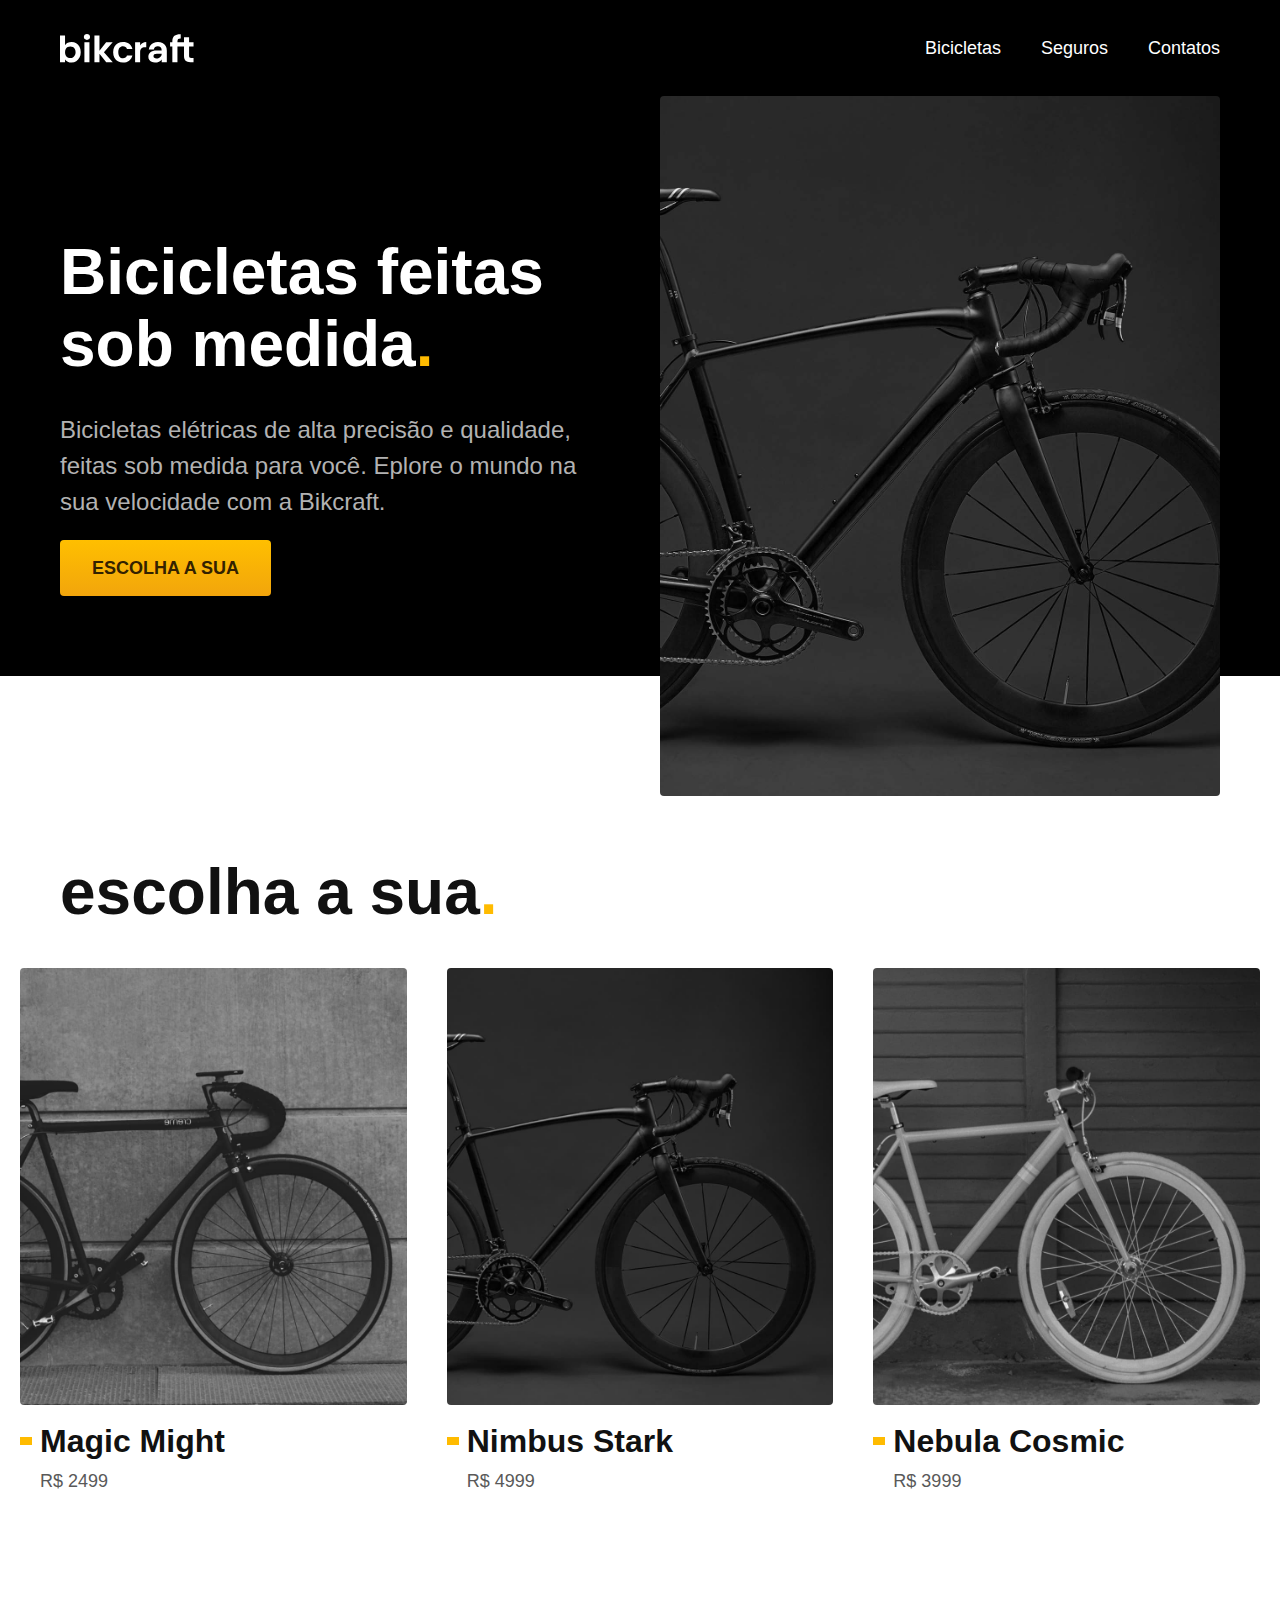
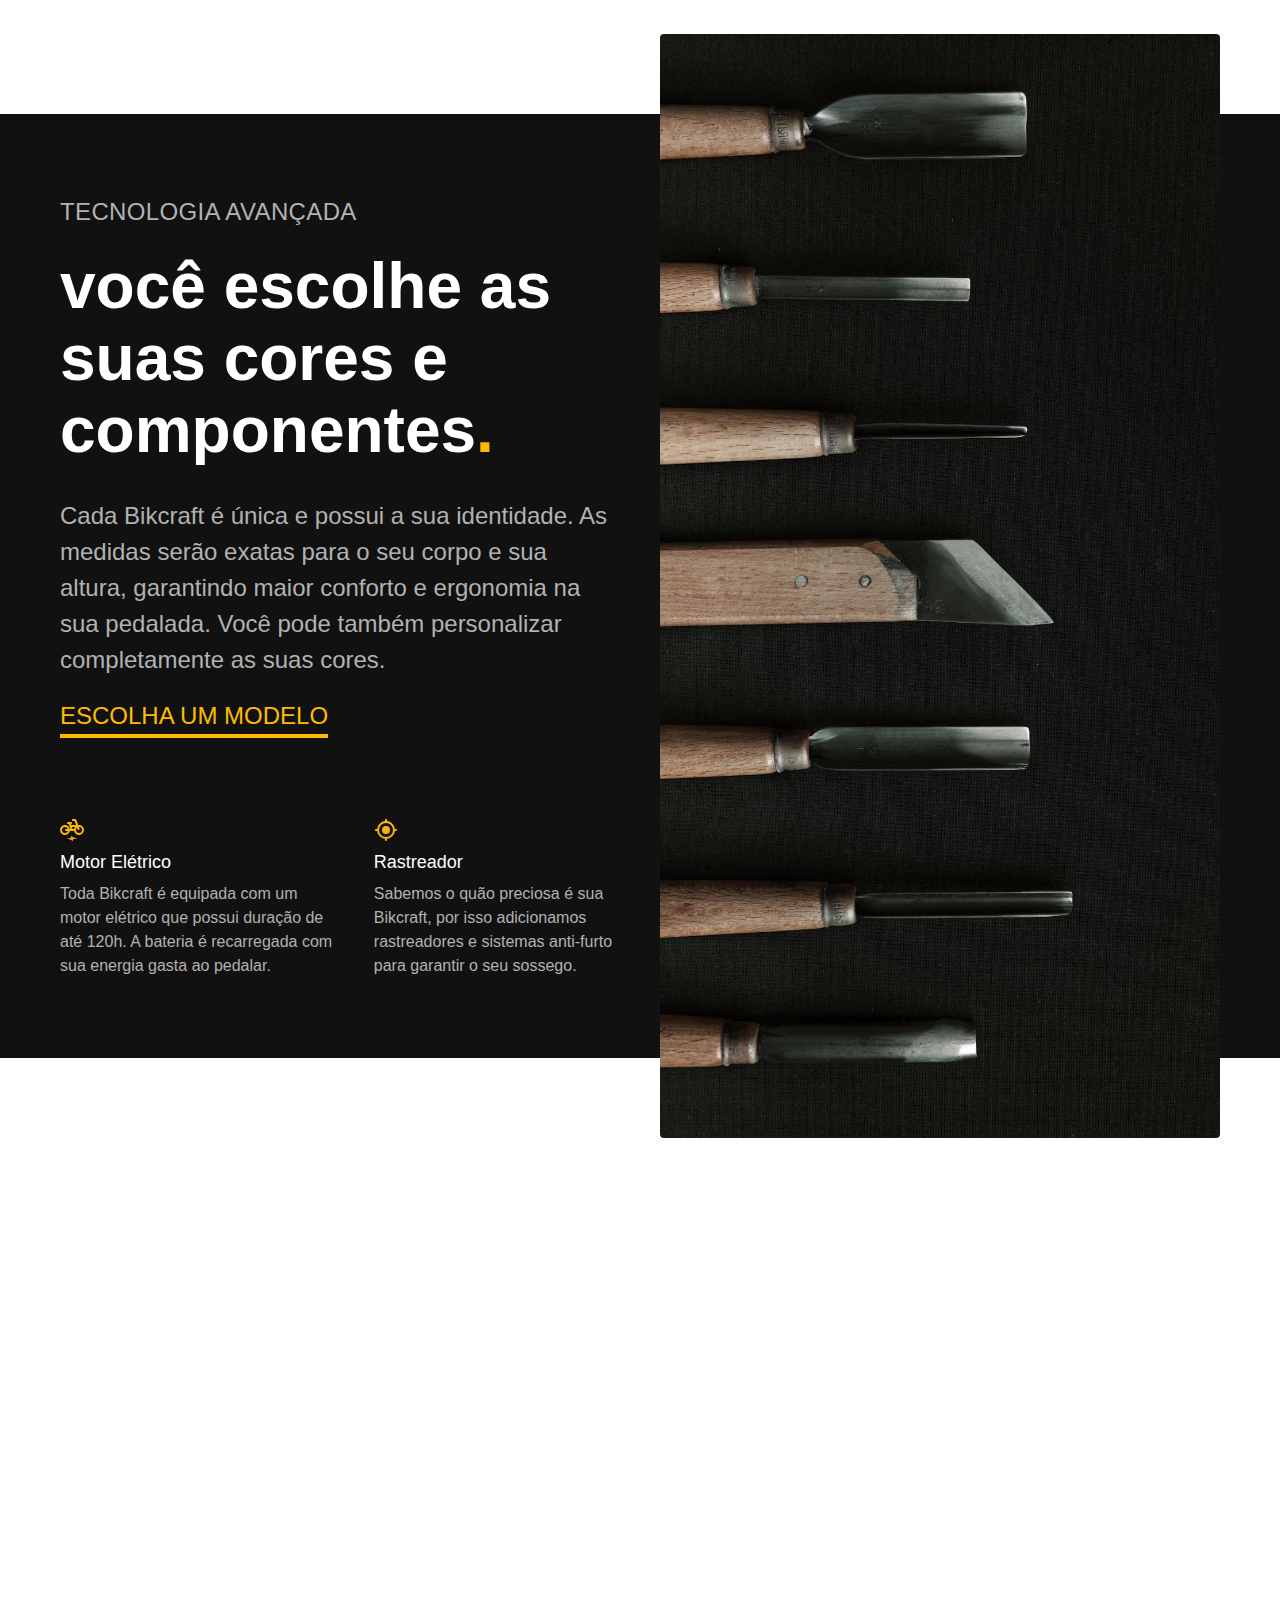
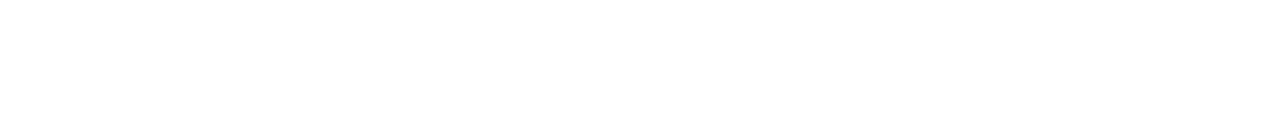
==== index.html @ 807baa5f "nova article adicionado imagem e organizando conteudo tornando responsivo" ====
<!DOCTYPE html>
<html lang="pt-br">

<head>
  <meta charset="UTF-8">
  <meta name="viewport" content="width=device-width, initial-scale=1.0">

  <title>Bikcraft - Bicicletas Elétricas</title>
  <meta name="description" content="Bicicletas elétricas de alta precisão e qualidade, feitas sob medida para o cliente. Explore o mundo na sua velocidade com a Bikcraft.">

  <link rel="stylesheet" href="./css/style.css">

  <!-- <link rel="preconnect" href="https://fonts.googleapis.com">
  <link rel="preconnect" href="https://fonts.gstatic.com" crossorigin>
  <link href="https://fonts.googleapis.com/css2?family=Poppins:wght@400;600&family=Roboto:wght@400;500&display=swap" rel="stylesheet"> -->
</head>

<body>
  <header class="header-bg">
    <div class="header container">
      <a href="./">
        <img src="./img/bikcraft.svg" alt="Bikcraft">
      </a>

      <nav aria-label="primaria">
        <ul class="header-menu font-1-m cor-0">
          <li><a href="./bicicletas.html">Bicicletas</a></li>
          <li><a href="./seguros.html">Seguros</a></li>
          <li><a href="./contato.html">Contatos</a></li>
        </ul>
      </nav>
    </div>
  </header>

  <main class="introducao-bg ">
    <div class="introducao container">
      <div class="introducao-conteudo">
        <h1 class="font-1-xxl cor-0">Bicicletas feitas sob medida<span class="cor-p1">.</span></h1>
        <p class="font-2-l cor-5">Bicicletas elétricas de alta precisão e qualidade, feitas sob medida para você. Eplore o mundo na sua velocidade com a Bikcraft.</p>
        <a class="botao" href="./bicicletas.html">Escolha a sua</a>
      </div>
      <div>
        <img src="./img/fotos/introducao.jpg" alt="Bicicleta elétrica preta.">
      </div>
    </div>
  </main>

  <article class="bicicletas-lista">
    <h2 class="container font-1-xxl">escolha a sua<span class="cor-p1">.</span></h2>

    <ul>
      <li>
        <a href="./bicicletas/magic.html">
          <img src="./img/bicicletas/magic-home.jpg" alt="Bicicleta Preta">
          <h3 class="font-1-xl">Magic Might</h3>
          <span class="font-2-m cor-8">R$ 2499</span>
        </a>
      </li>

      <li>
        <a href="./bicicletas/nimbus.html">
          <img src="./img/bicicletas/nimbus-home.jpg" alt="Bicicleta Preta">
          <h3 class="font-1-xl">Nimbus Stark</h3>
          <span class="font-2-m cor-8">R$ 4999</span>
        </a>
      </li>

      <li>
        <a href="./bicicletas/nebula.html">
          <img src="./img/bicicletas/nebula-home.jpg" alt="Bicicleta Preta">
          <h3 class="font-1-xl">Nebula Cosmic</h3>
          <span class="font-2-m cor-8">R$ 3999</span>
        </a>
      </li>
    </ul>
  </article>

  <article class="tecnologia-bg">
    <div class="tecnologia container">
      <div class="tecnologia-conteudo">
        <span class="font-2-l-b cor-5">Tecnologia Avançada</span>
        <h2 class="font-1-xxl cor-0">você escolhe as suas cores e componentes<span class="cor-p1">.</span></h2>
        <p class="font-2-l cor-5">Cada Bikcraft é única e possui a sua identidade. As medidas serão exatas para o seu corpo e sua altura, garantindo maior conforto e ergonomia na sua pedalada. Você pode também personalizar completamente as suas cores.</p>
        <a class="link" href="./bicicletas.html">Escolha um modelo</a>
        <div class="tecnologia-vantagens">
          <div>
            <img src="./img/icones/eletrica.svg" alt="">
            <h3 class="font-1-m cor-0">Motor Elétrico</h3>
            <p class="font-2-s cor-5">Toda Bikcraft é equipada com um motor elétrico que possui duração de até 120h. A bateria é recarregada com sua energia gasta ao pedalar.</p>
          </div>
          <div>
            <img src="./img/icones/rastreador.svg" alt="">
            <h3 class="font-1-m cor-0">Rastreador</h3>
            <p class="font-2-s cor-5">Sabemos o quão preciosa é sua Bikcraft, por isso adicionamos rastreadores e sistemas anti-furto para garantir o seu sossego.</p>
          </div>
        </div>
      </div>

      <div class="tecnologia-imagem">
        <img src="./img/fotos/tecnologia.jpg" alt="">
      </div>
    </div>
  </article>
</body>

</html>
---- css/style.css ----
@import "./global/global.css";
@import "./utilidades/tipografia.css";
@import "./utilidades/cores.css";

@import "./global/header.css";

/* Utilidades */
@import "./utilidades/componentes.css";

/* Home */
@import "./home/introducao.css";
@import "./home/tecnologia.css";

/* Bicicletas */
@import "./bicicletas/bicicletas-lista.css";
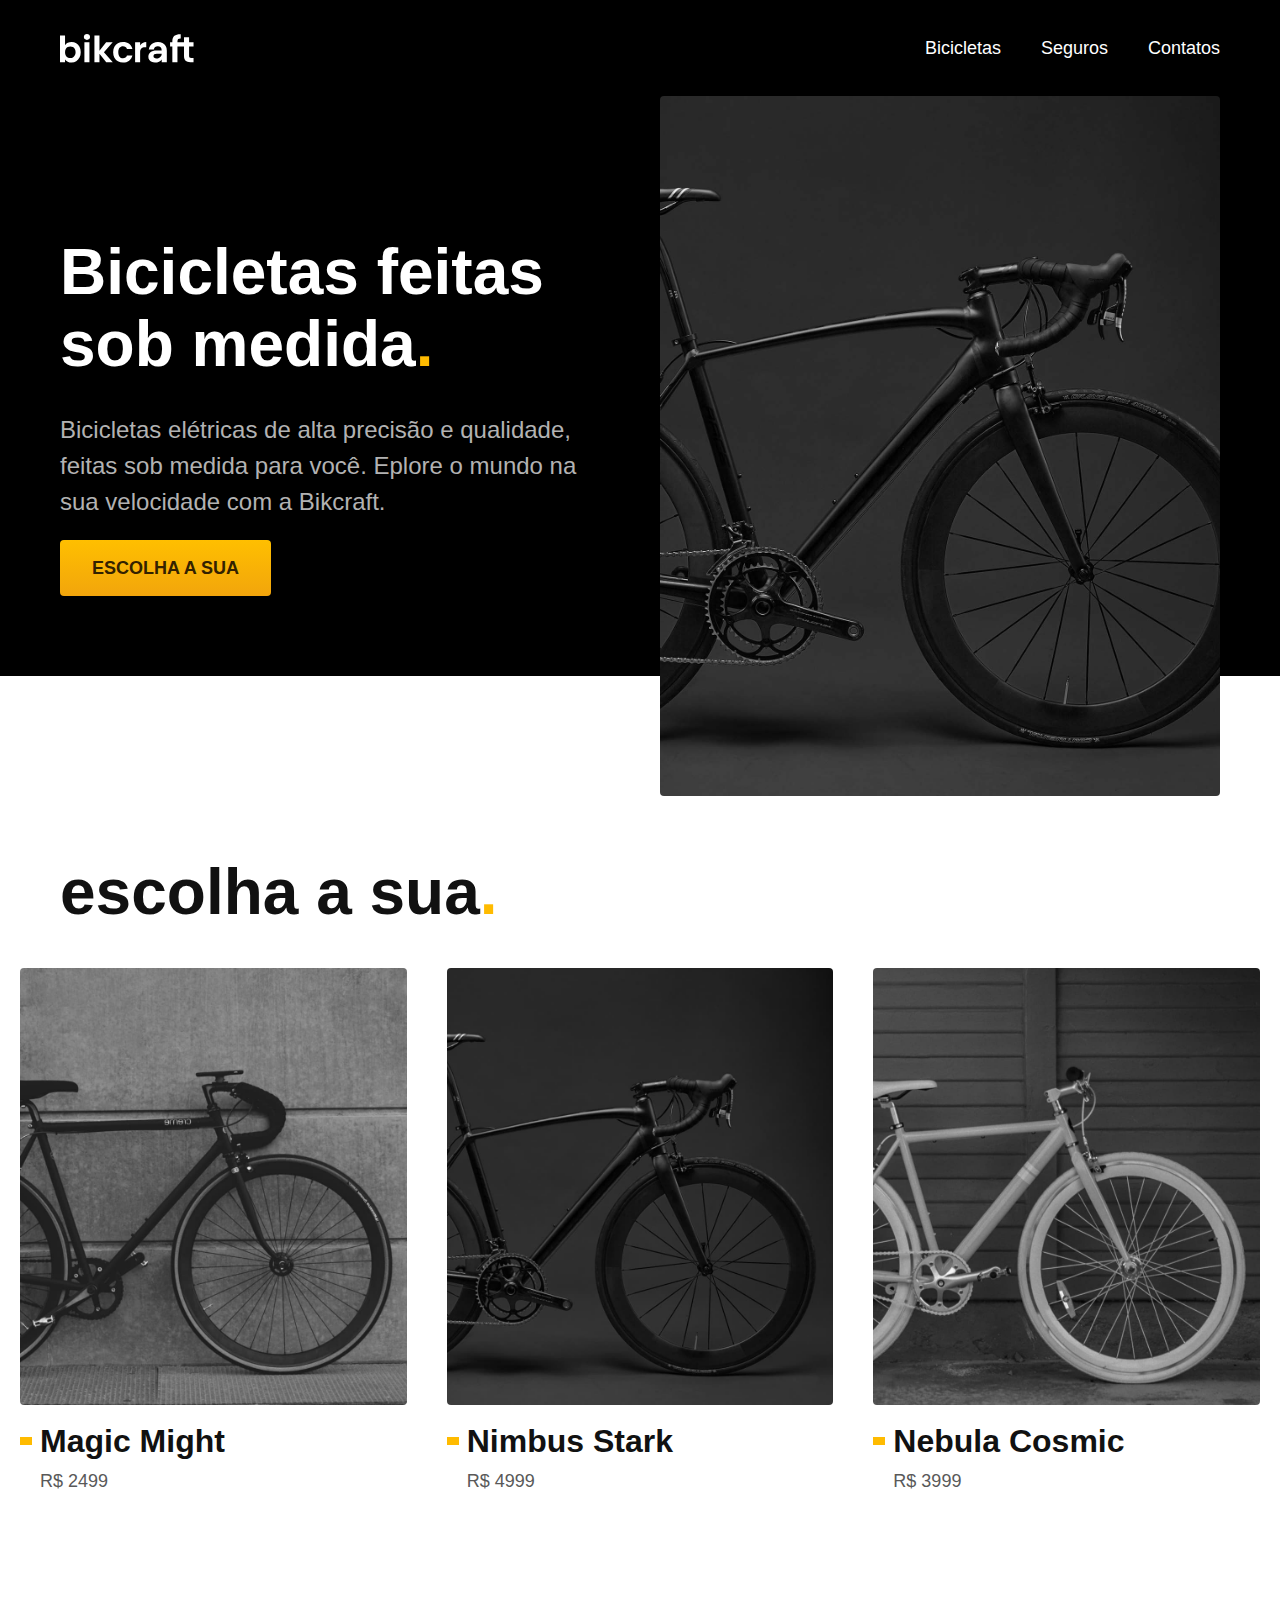
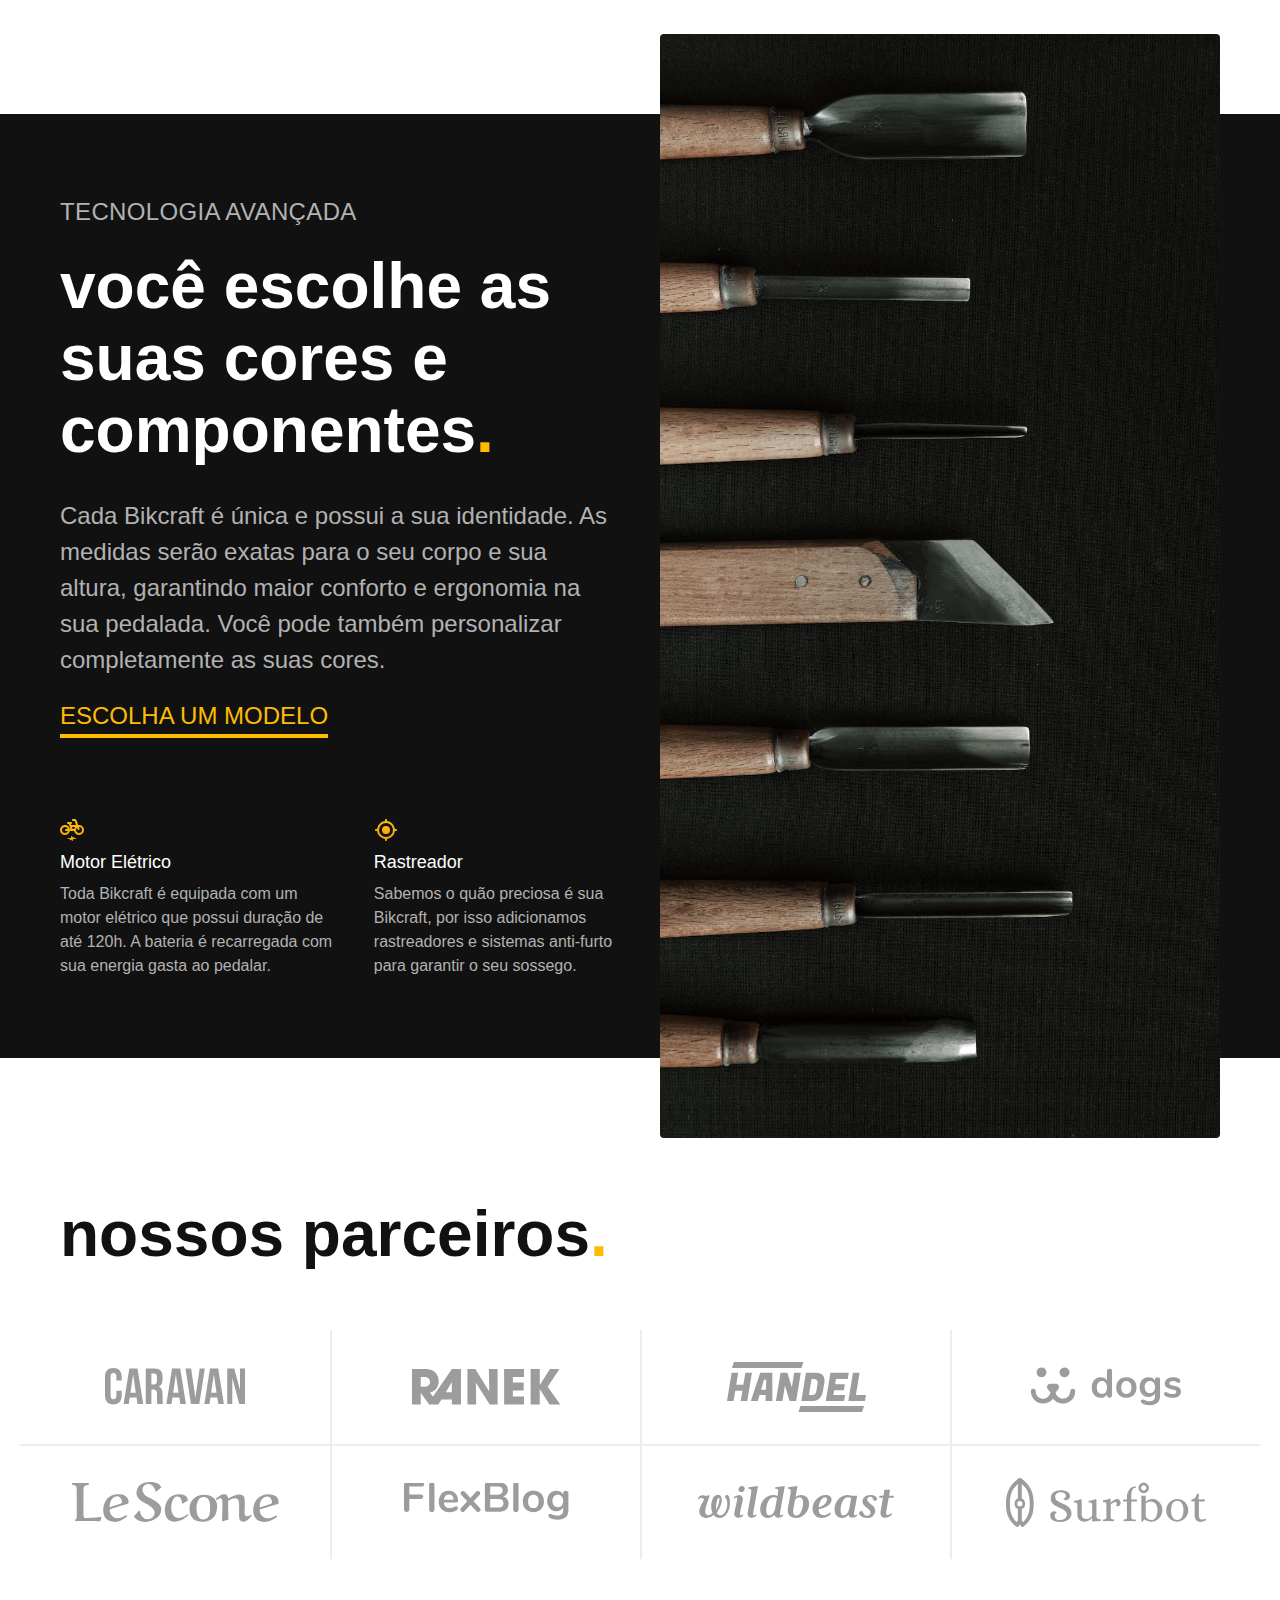
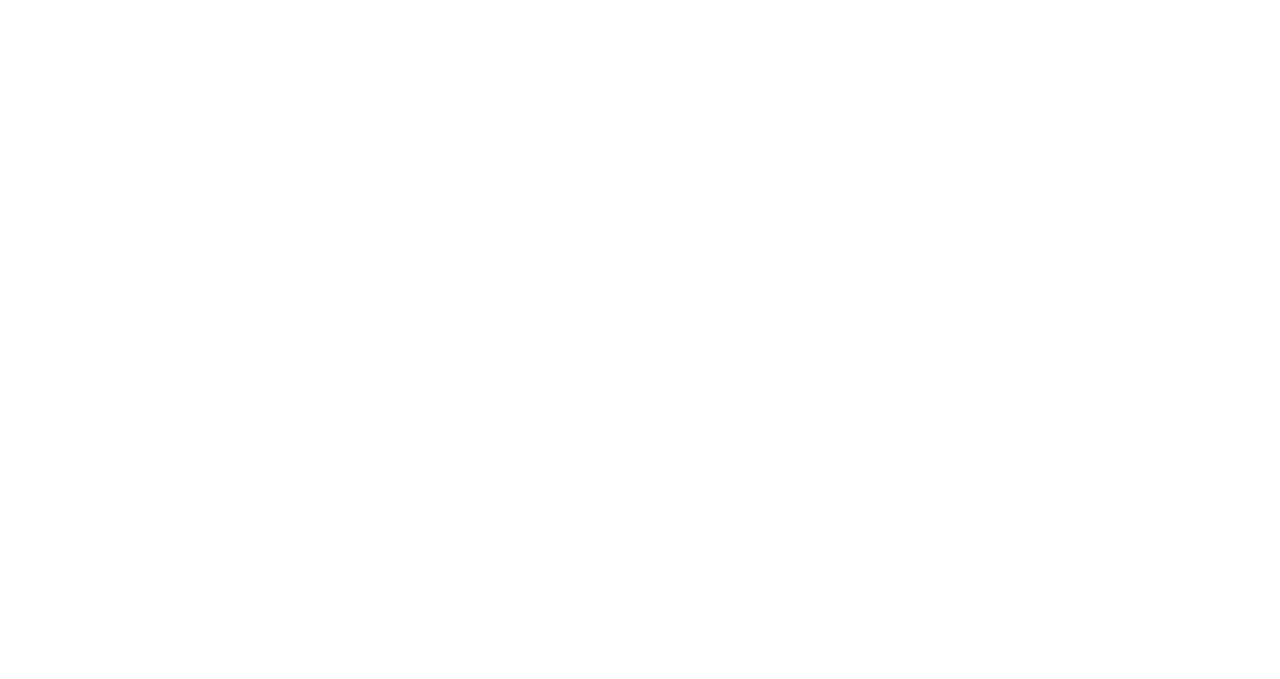
==== commit 53de0944: "adicionando área dos parceiros e deixando responsivo" ====
--- a/index.html
+++ b/index.html
@@ -101,6 +101,20 @@
       </div>
     </div>
   </article>
+
+  <section class="parceiros" aria-label="Nossos Parceiros">
+    <h2 class="container font-1-xxl">nossos parceiros<span class="cor-p1">.</span></h2>
+    <ul>
+      <li><img src="./img/parceiros/caravan.svg" alt="caravan"></li>
+      <li><img src="./img/parceiros/ranek.svg" alt="ranek"></li>
+      <li><img src="./img/parceiros/handel.svg" alt="handel"></li>
+      <li><img src="./img/parceiros/dogs.svg" alt="dogs"></li>
+      <li><img src="./img/parceiros/lescone.svg" alt="lescone"></li>
+      <li><img src="./img/parceiros/flexblog.svg" alt="flexblog"></li>
+      <li><img src="./img/parceiros/wildbeast.svg" alt="wildbeast"></li>
+      <li><img src="./img/parceiros/surfbot.svg" alt="surfbot"></li>
+    </ul>
+  </section>
 </body>
 
 </html>--- a/css/style.css
+++ b/css/style.css
@@ -10,6 +10,7 @@
 /* Home */
 @import "./home/introducao.css";
 @import "./home/tecnologia.css";
+@import "./home/parceiros.css";
 
 /* Bicicletas */
 @import "./bicicletas/bicicletas-lista.css";
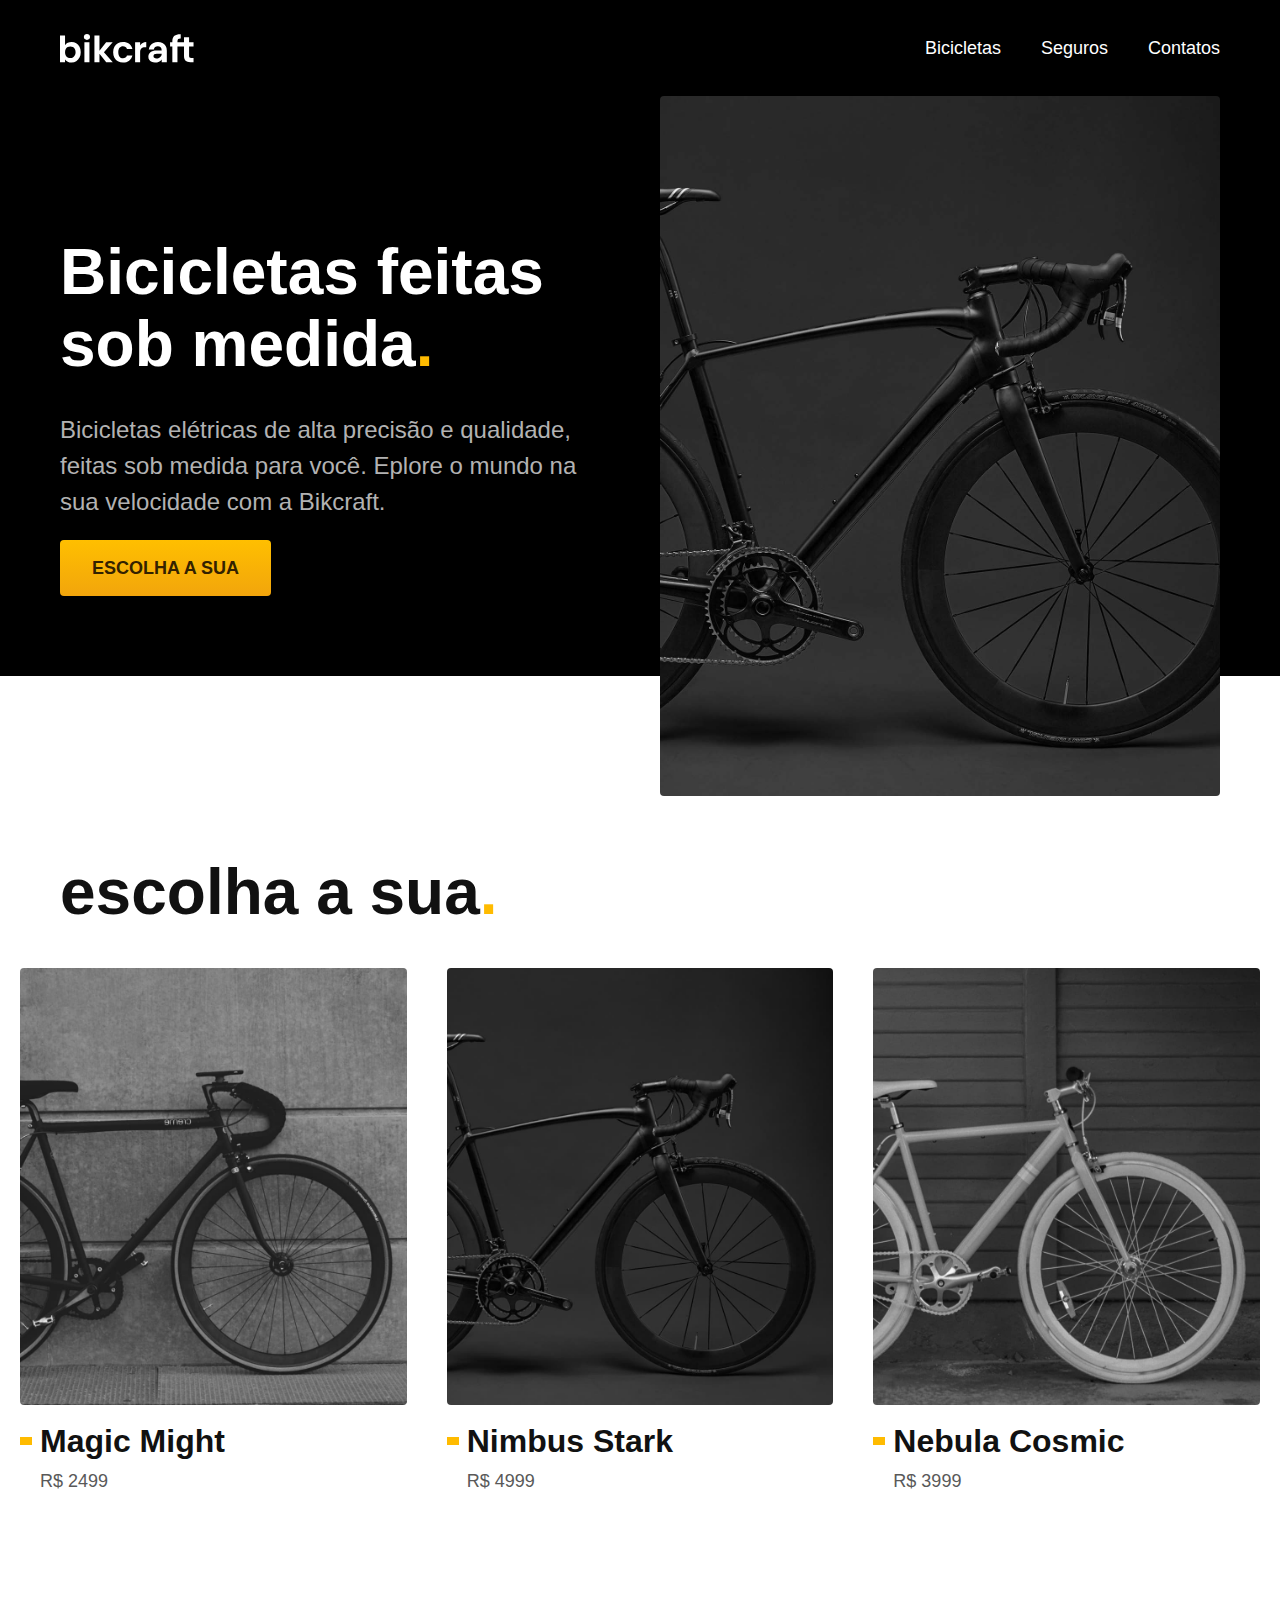
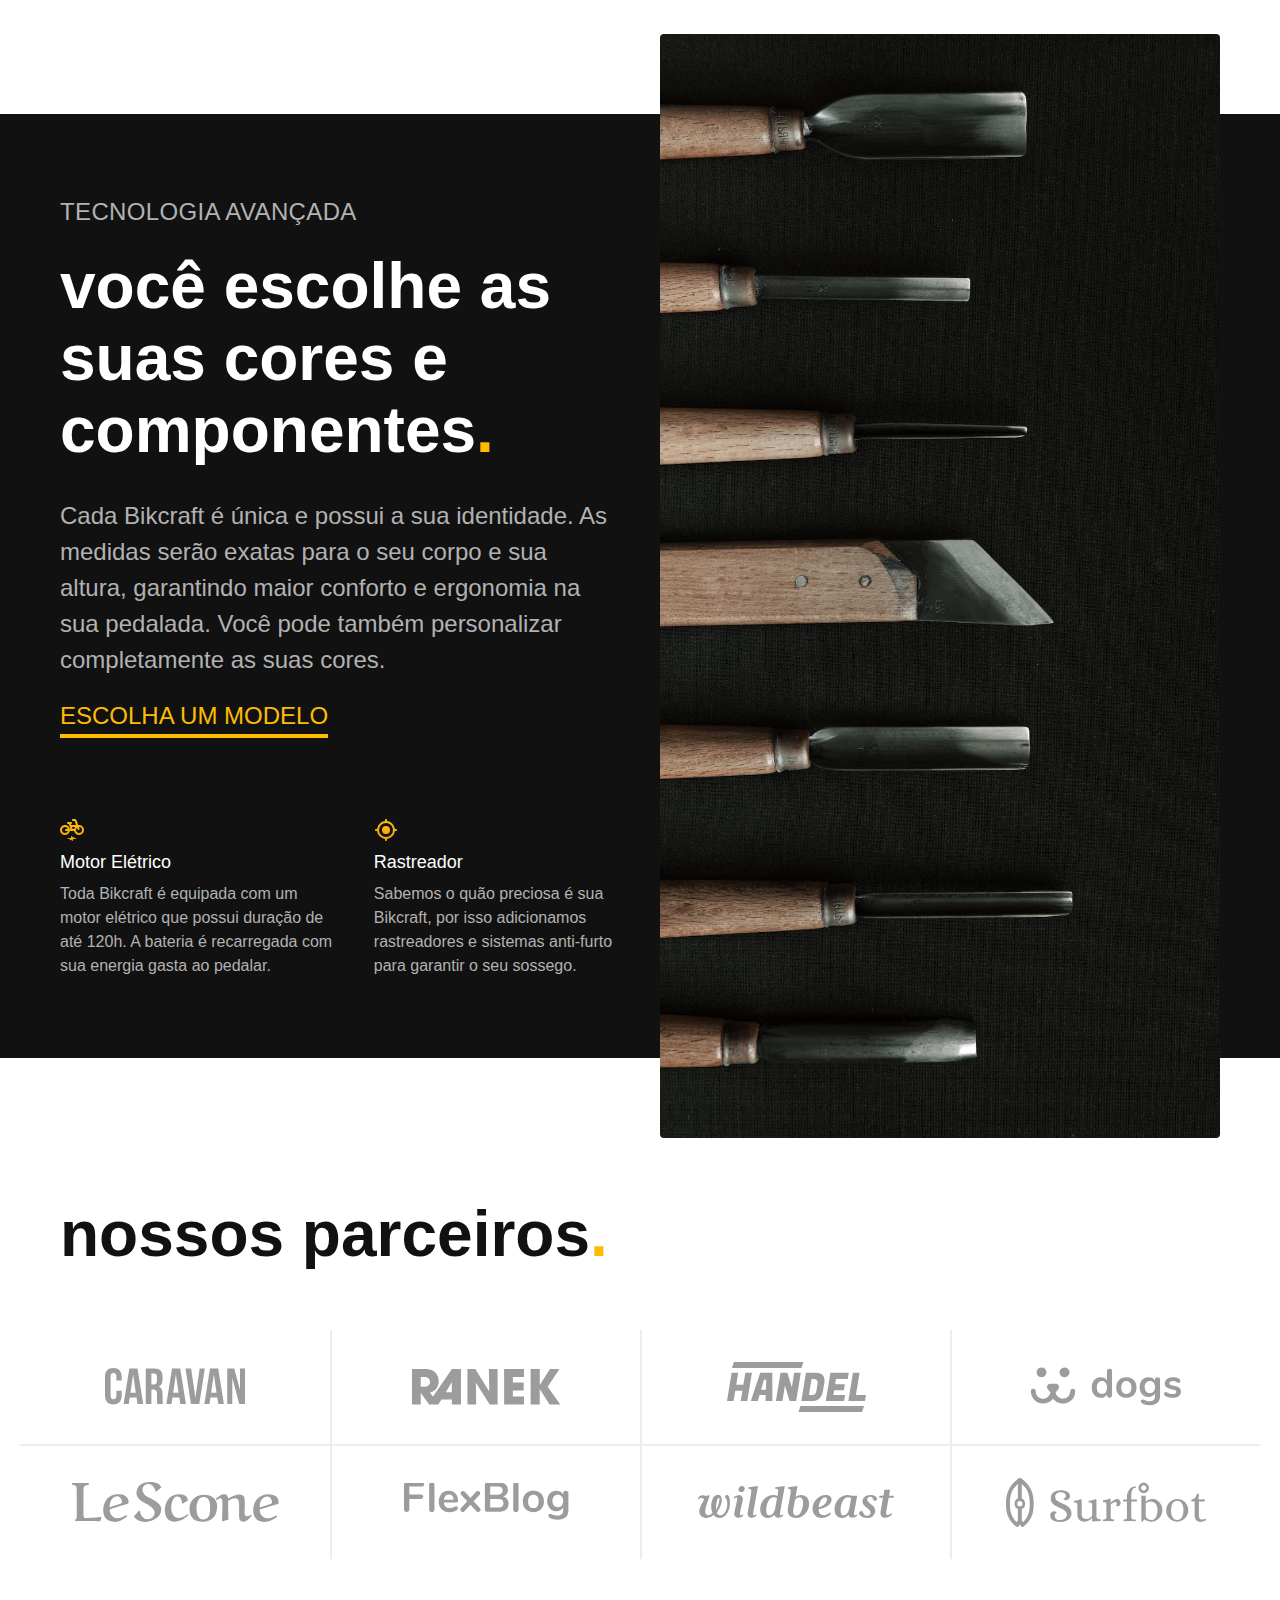
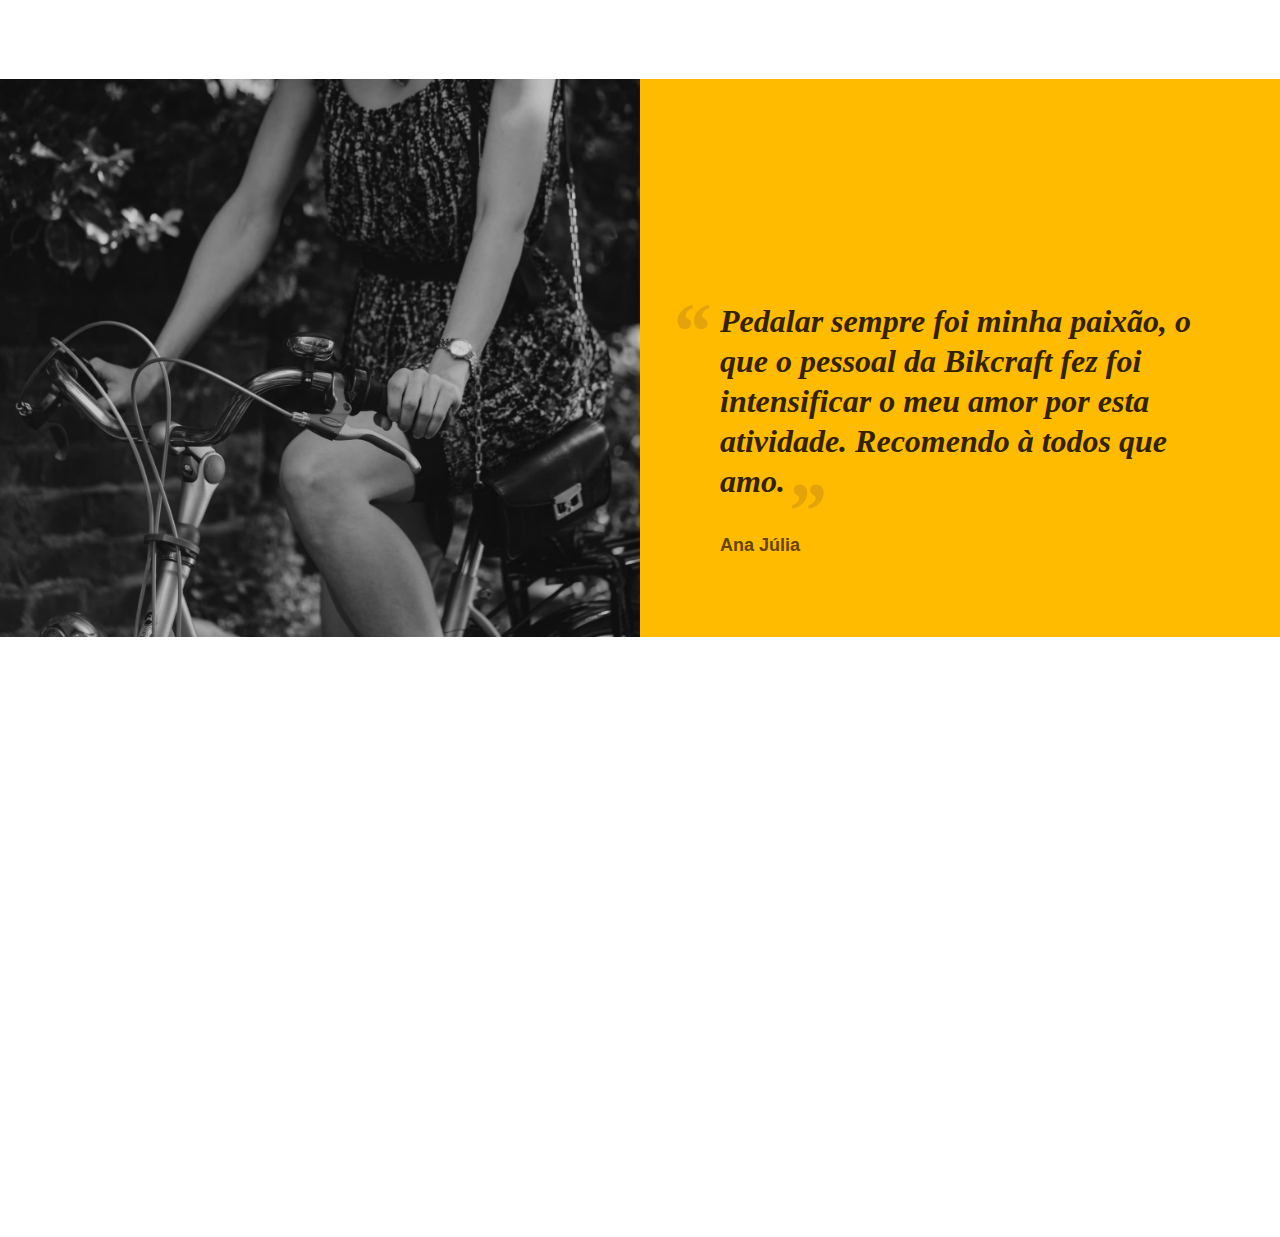
==== commit 41c97144: "Adicionando parte de depoimentos e deixando responsivo" ====
--- a/index.html
+++ b/index.html
@@ -115,6 +115,18 @@
       <li><img src="./img/parceiros/surfbot.svg" alt="surfbot"></li>
     </ul>
   </section>
+
+  <section class="depoimento">
+    <div>
+      <img src="./img/fotos/depoimento.jpg" alt="Pessoa pedalando uma bicicleta Bikcraft">
+    </div>
+    <div class="depoimento-conteudo">
+      <blockquote class="font-1-xl cor-p5">
+        <p>Pedalar sempre foi minha paixão, o que o pessoal da Bikcraft fez foi intensificar o meu amor por esta atividade. Recomendo à todos que amo.</p>
+      </blockquote>
+      <span class="font-1-m-b cor-p4">Ana Júlia</span>
+    </div>
+  </section>
 </body>
 
 </html>--- a/css/style.css
+++ b/css/style.css
@@ -11,6 +11,7 @@
 @import "./home/introducao.css";
 @import "./home/tecnologia.css";
 @import "./home/parceiros.css";
+@import "./home/depoimento.css";
 
 /* Bicicletas */
 @import "./bicicletas/bicicletas-lista.css";
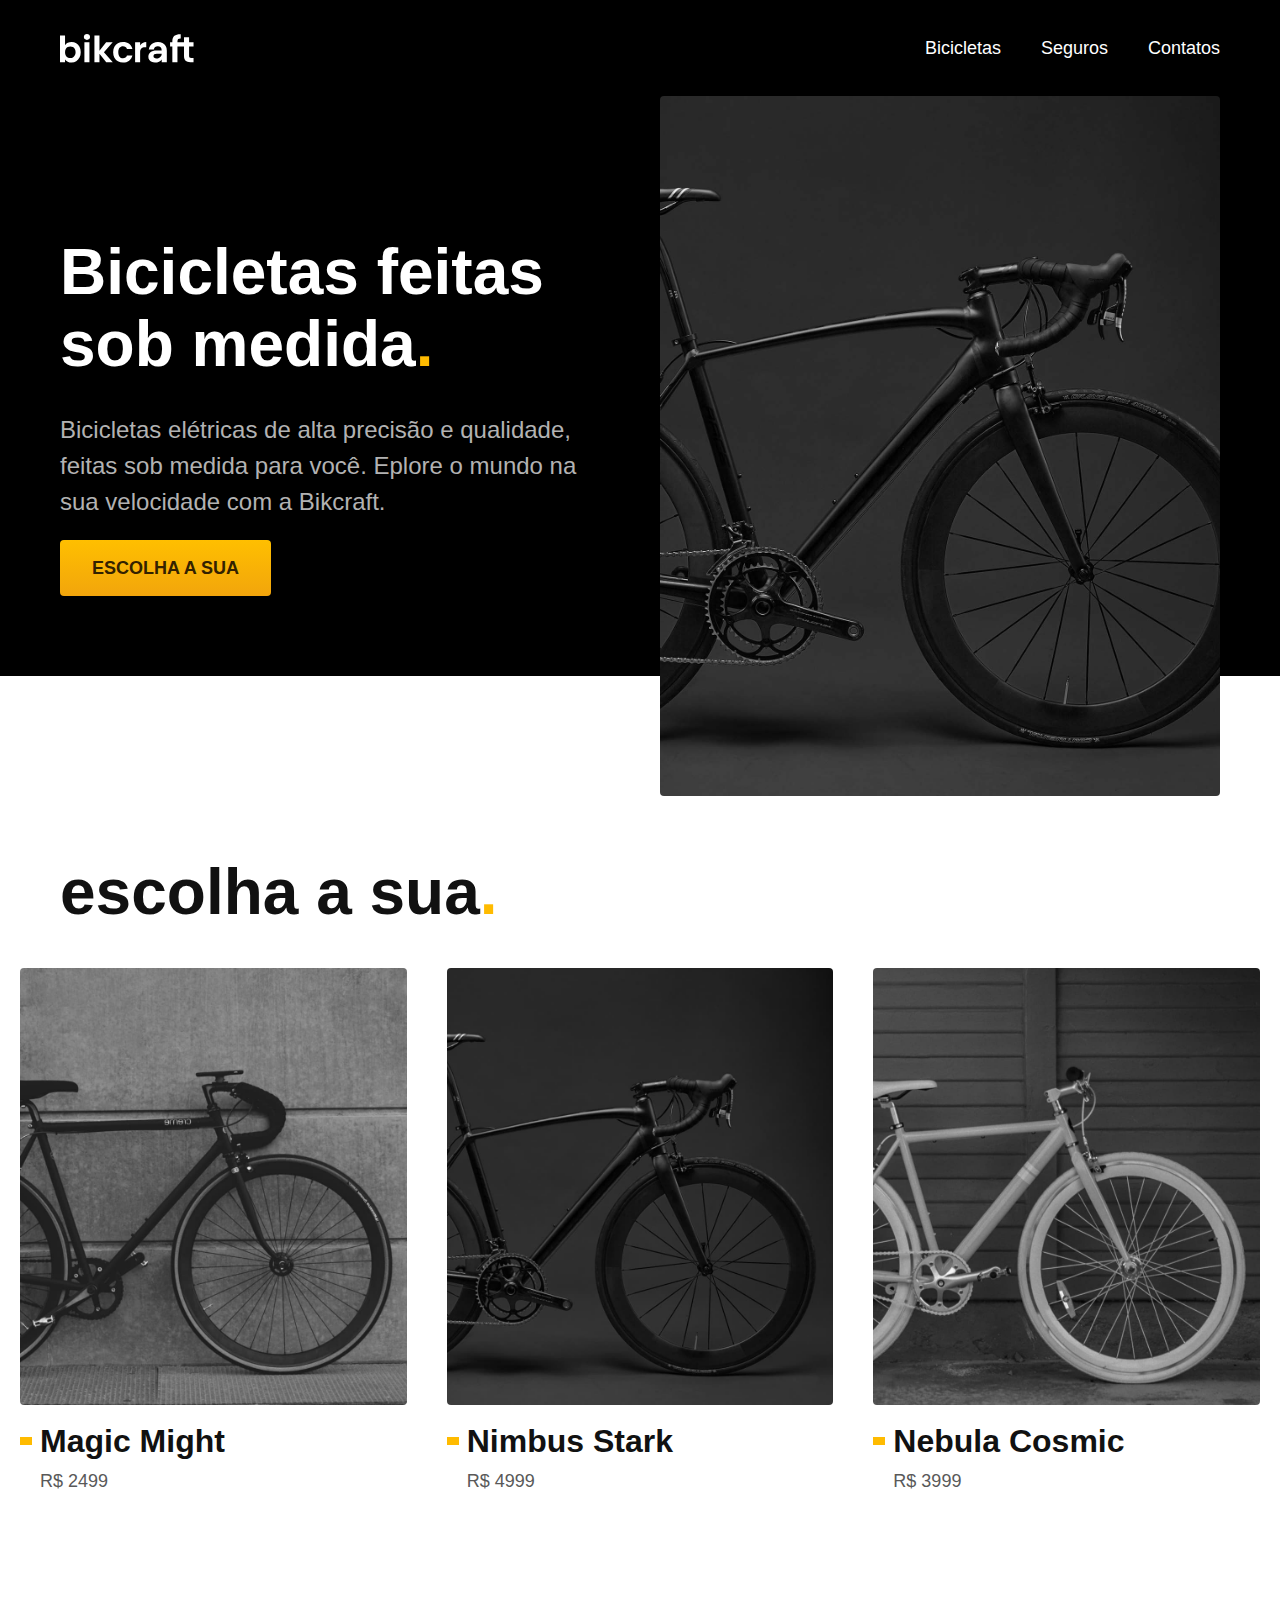
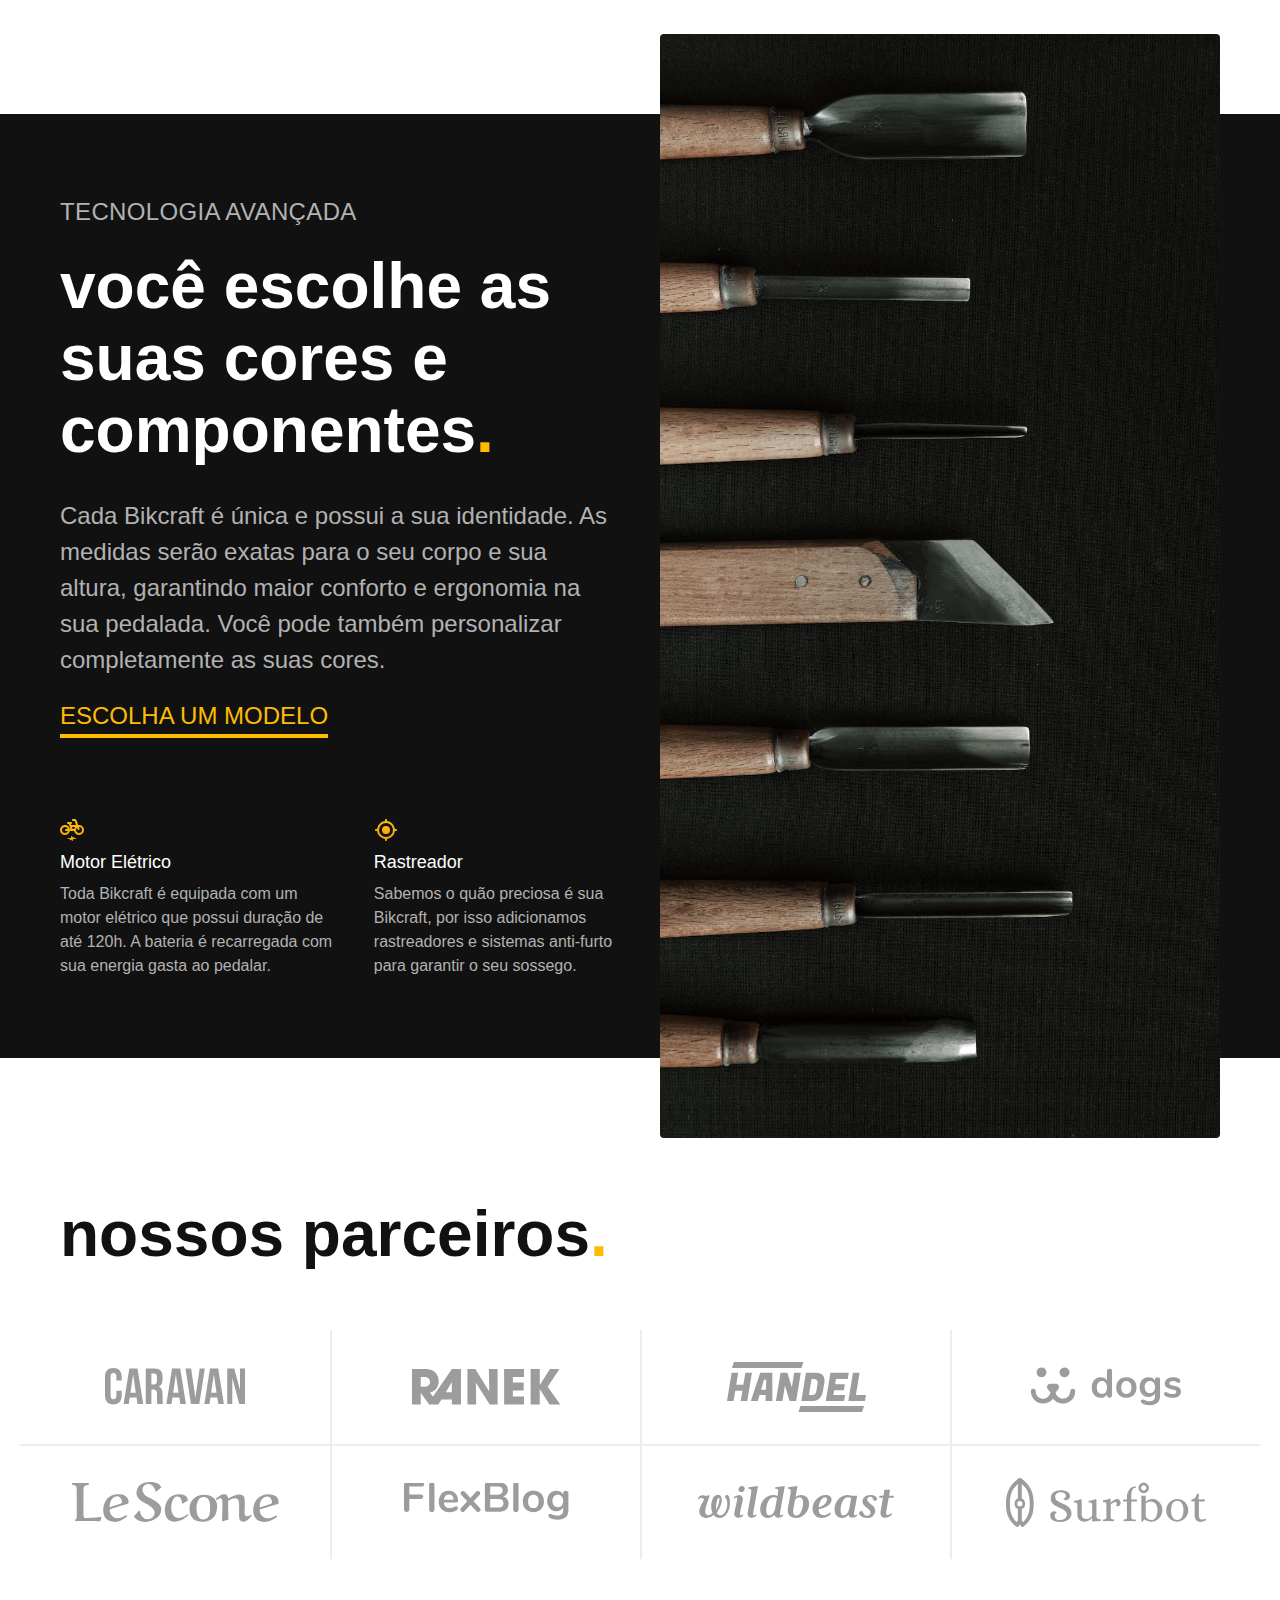
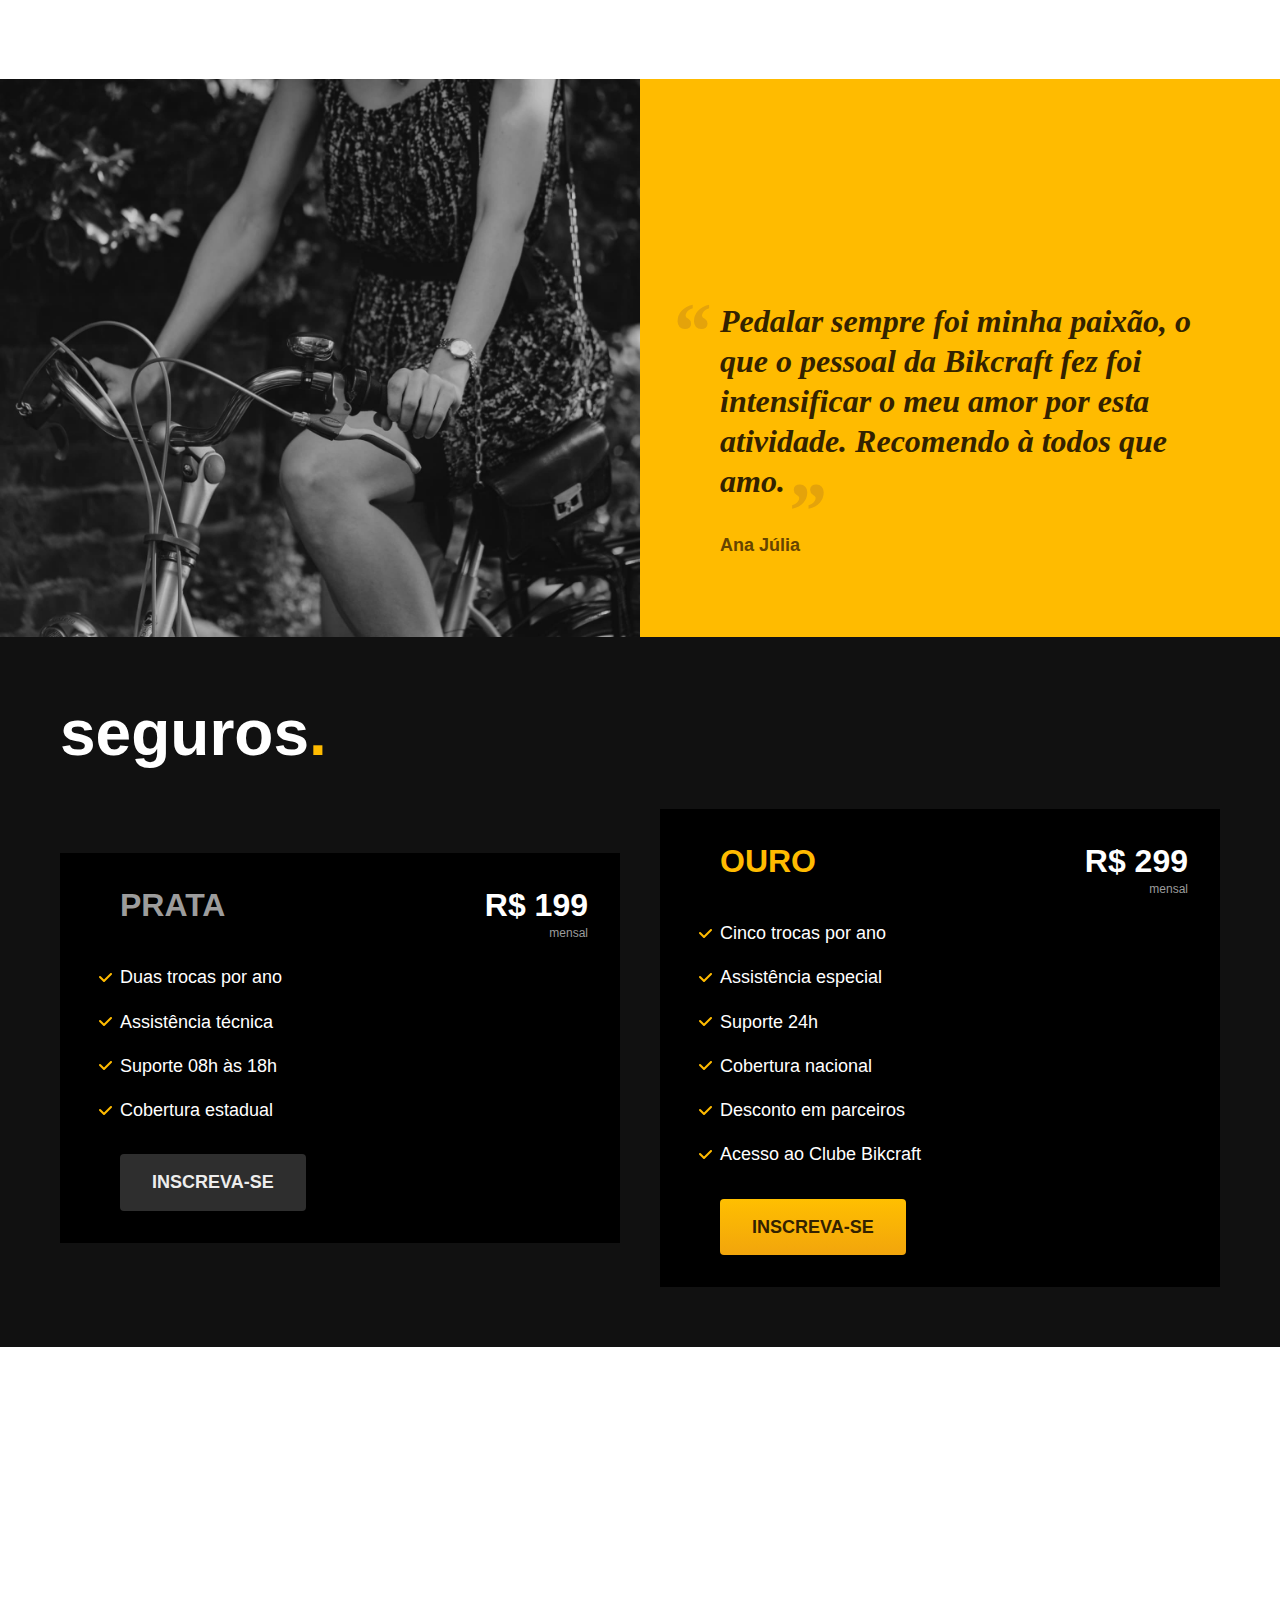
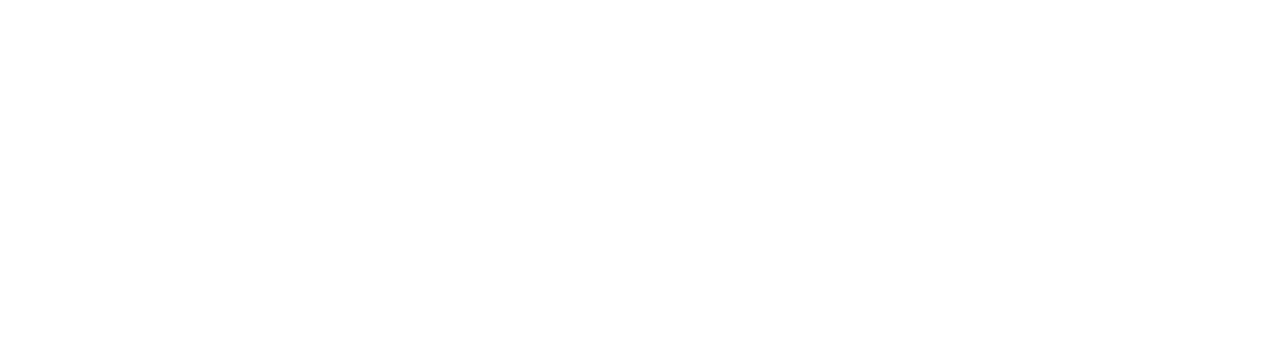
==== commit 83208d11: "colocando parte de seguros personalizando e tornando responsivo" ====
--- a/index.html
+++ b/index.html
@@ -127,6 +127,37 @@
       <span class="font-1-m-b cor-p4">Ana Júlia</span>
     </div>
   </section>
+
+  <article class="seguros-bg">
+    <div class="seguros container">
+      <h2 class="font-1-xxl cor-0">seguros<span class="cor-p1">.</span></h2>
+      <div class="seguros-item">
+        <h3 class="font-1-xl cor-6">PRATA</h3>
+        <span class="font-1-xl cor-0">R$ 199 <span class="font-1-xs cor-6">mensal</span></span>
+        <ul class="font-2-m cor-0">
+          <li>Duas trocas por ano</li>
+          <li>Assistência técnica</li>
+          <li>Suporte 08h às 18h</li>
+          <li>Cobertura estadual</li>
+        </ul>
+        <a class="botao secundario" href="./orcamento.html">Inscreva-se</a>
+      </div>
+
+      <div class="seguros-item">
+        <h3 class="font-1-xl cor-p1">OURO</h3>
+        <span class="font-1-xl cor-0">R$ 299 <span class="font-1-xs cor-6">mensal</span></span>
+        <ul class="font-2-m cor-0">
+          <li>Cinco trocas por ano</li>
+          <li>Assistência especial</li>
+          <li>Suporte 24h</li>
+          <li>Cobertura nacional</li>
+          <li>Desconto em parceiros</li>
+          <li>Acesso ao Clube Bikcraft</li>
+        </ul>
+        <a class="botao" href="./orcamento.html">Inscreva-se</a>
+      </div>
+    </div>
+  </article>
 </body>
 
 </html>--- a/css/style.css
+++ b/css/style.css
@@ -15,3 +15,6 @@
 
 /* Bicicletas */
 @import "./bicicletas/bicicletas-lista.css";
+
+/* Seguros */
+@import "./seguros/seguros.css";
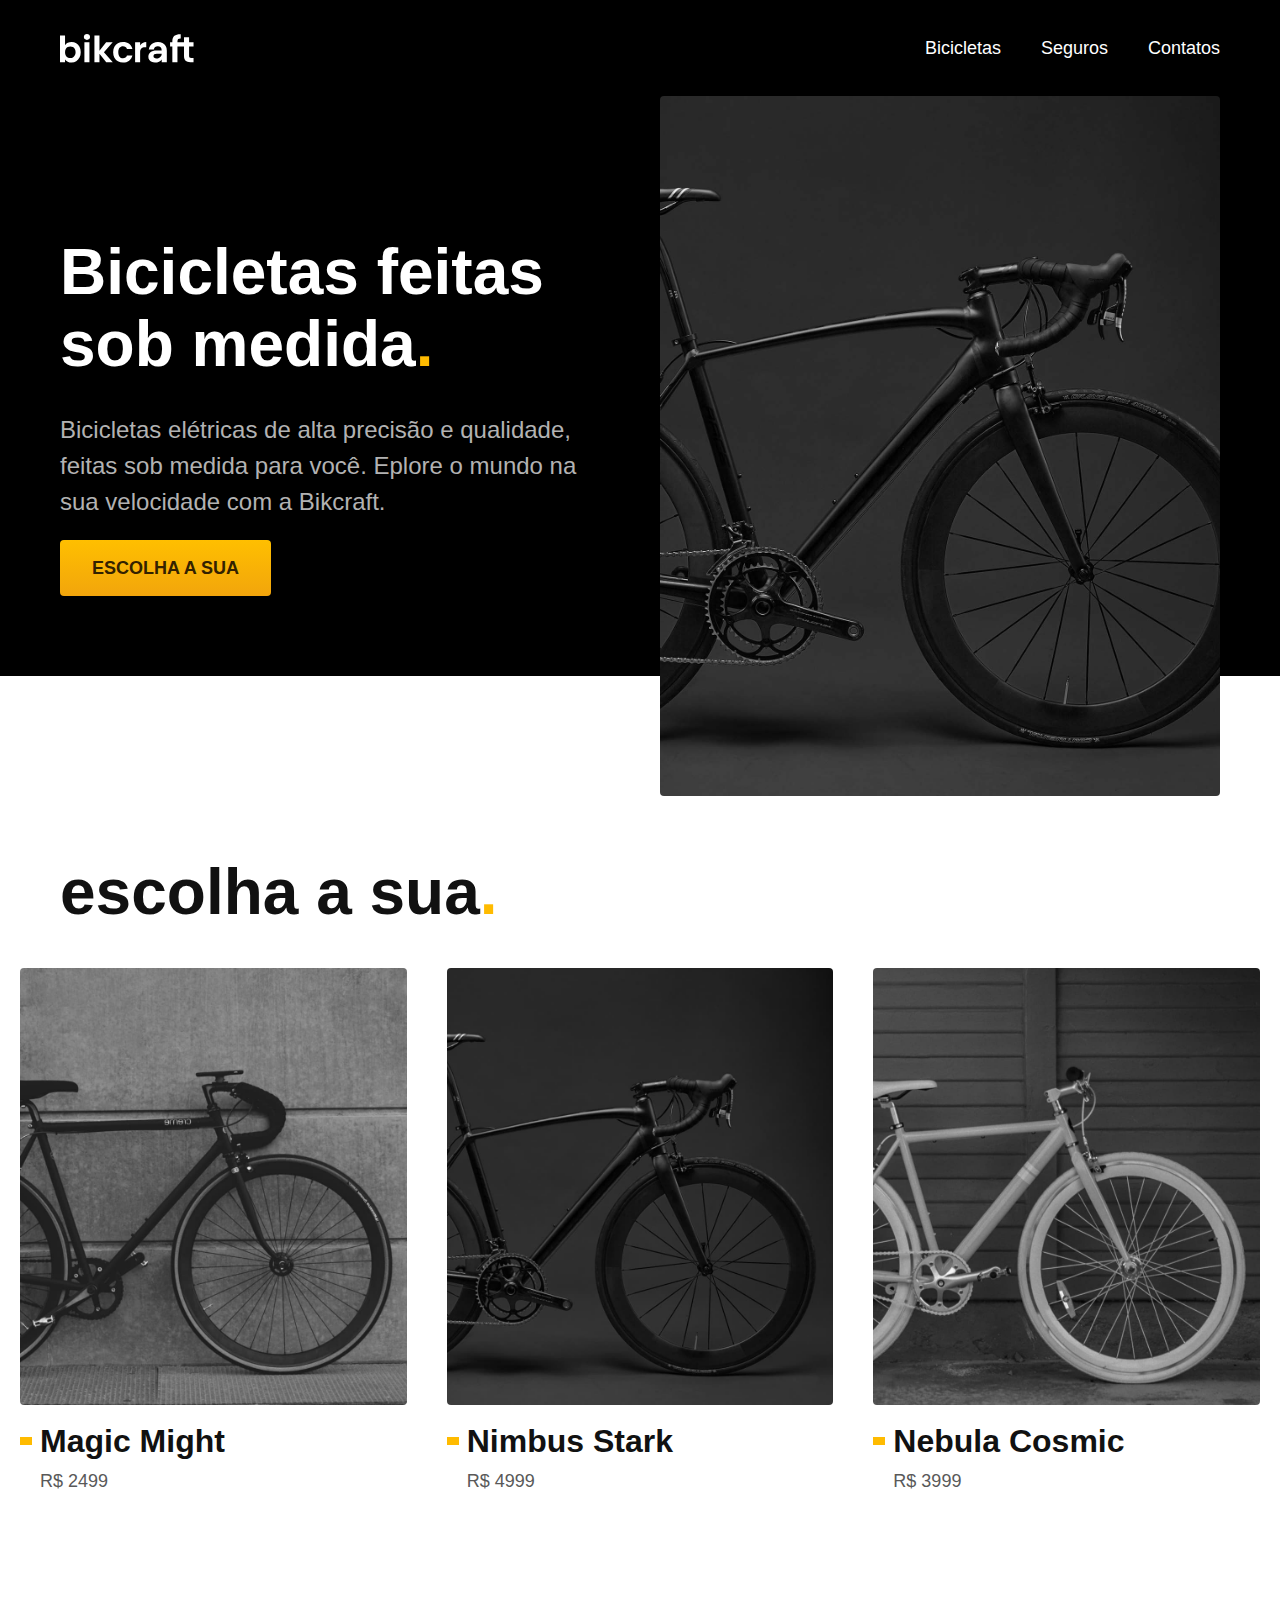
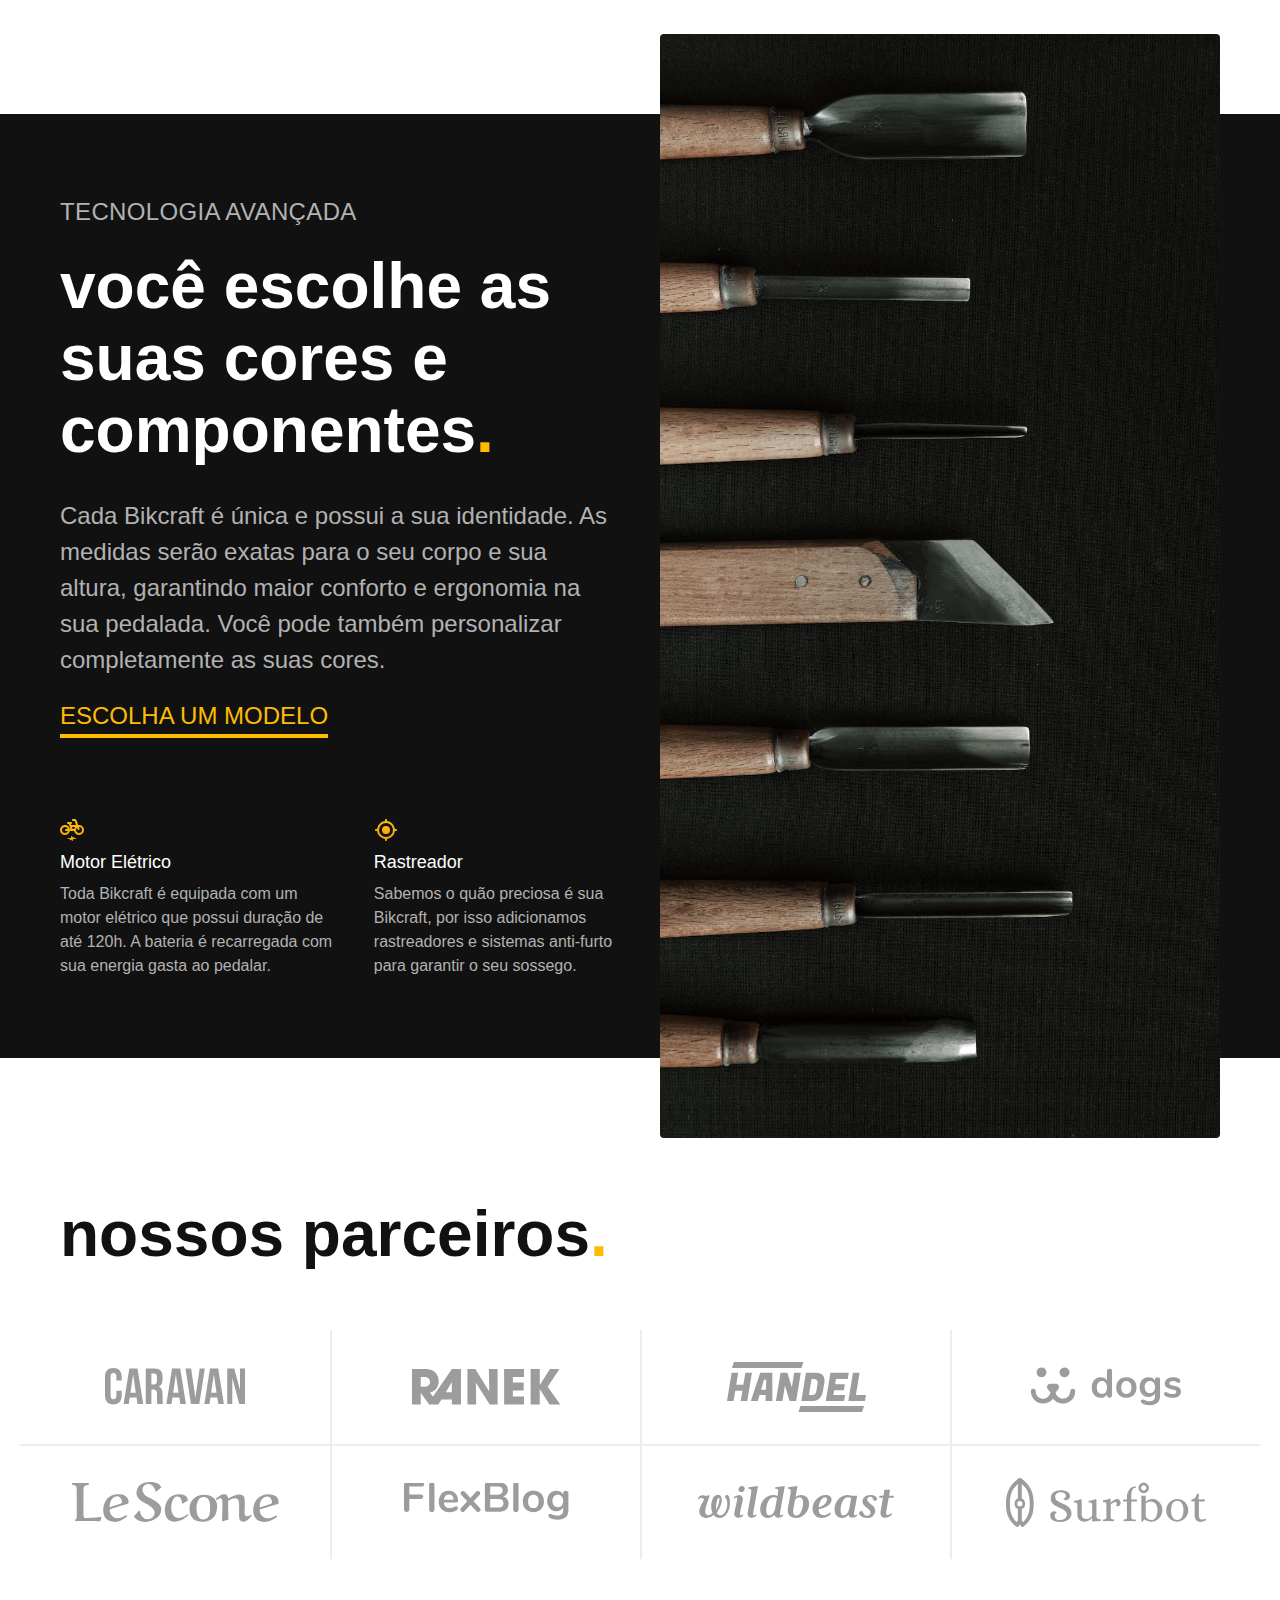
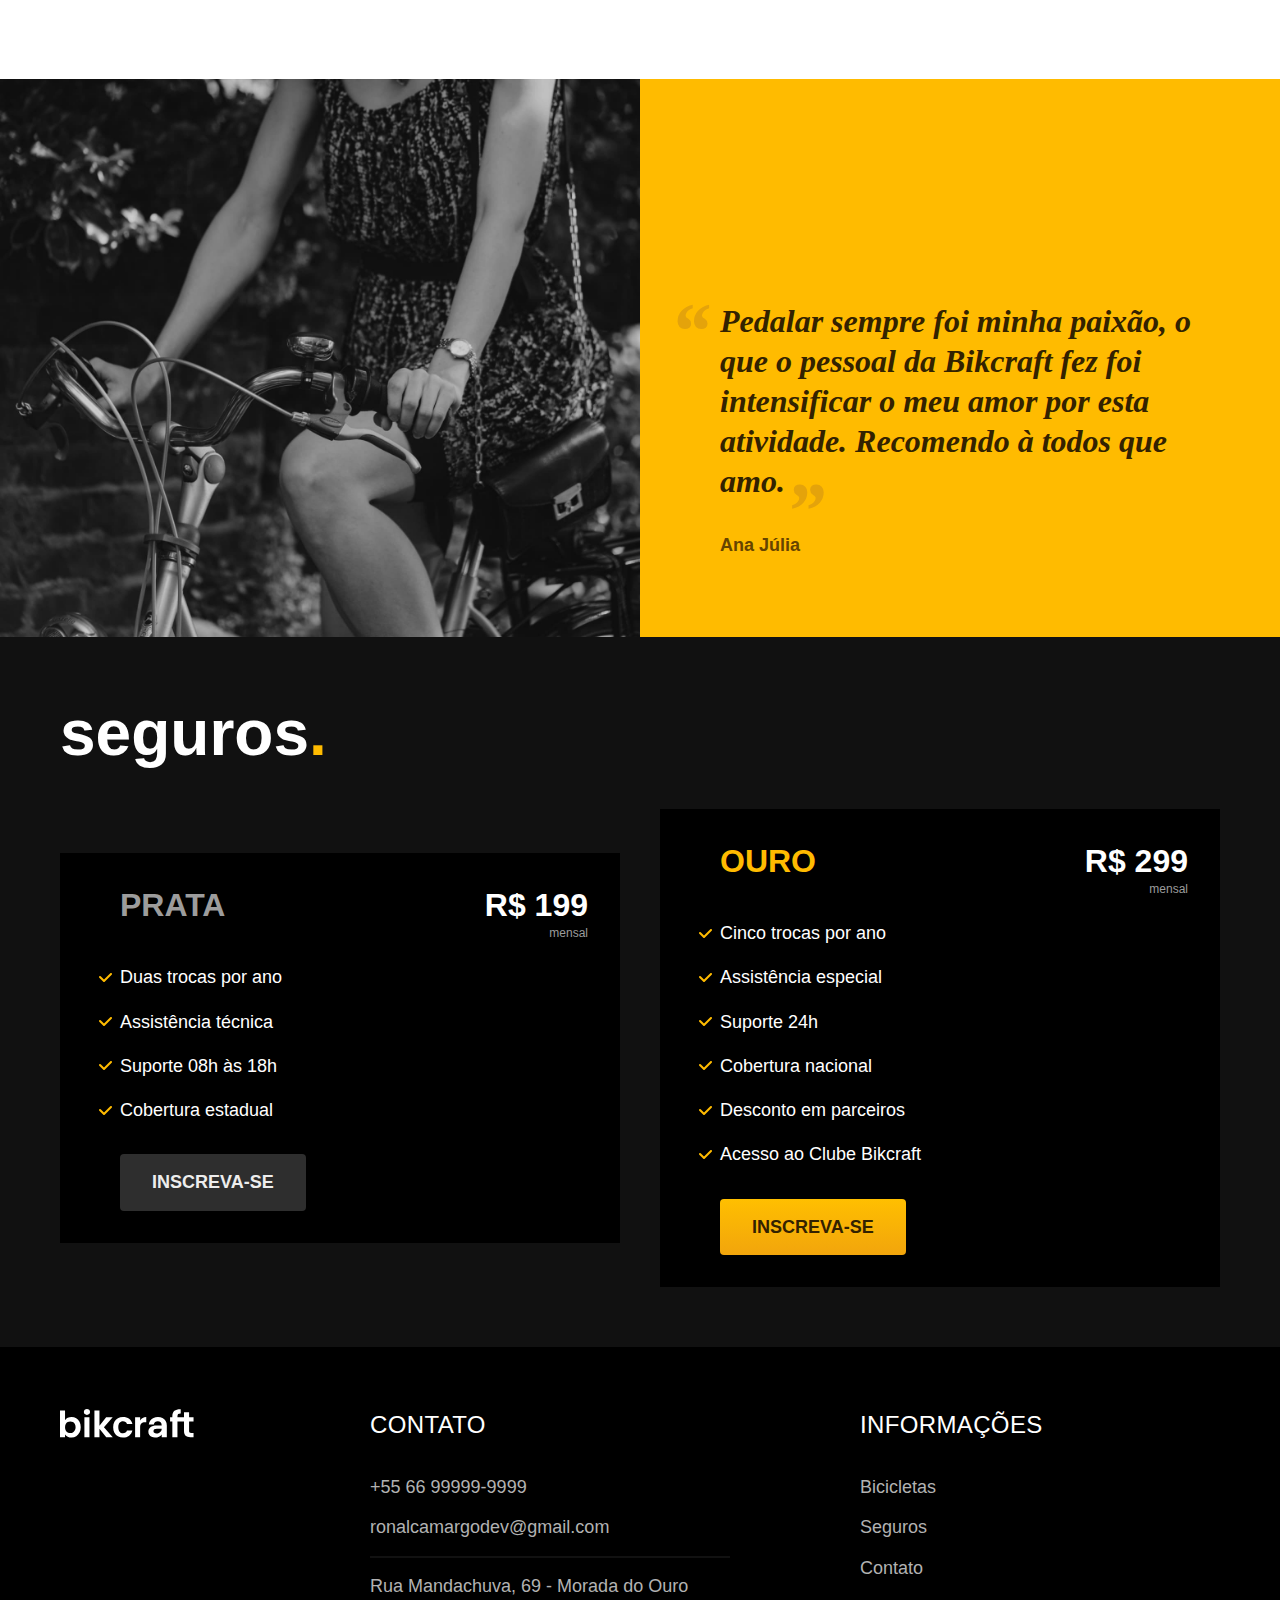
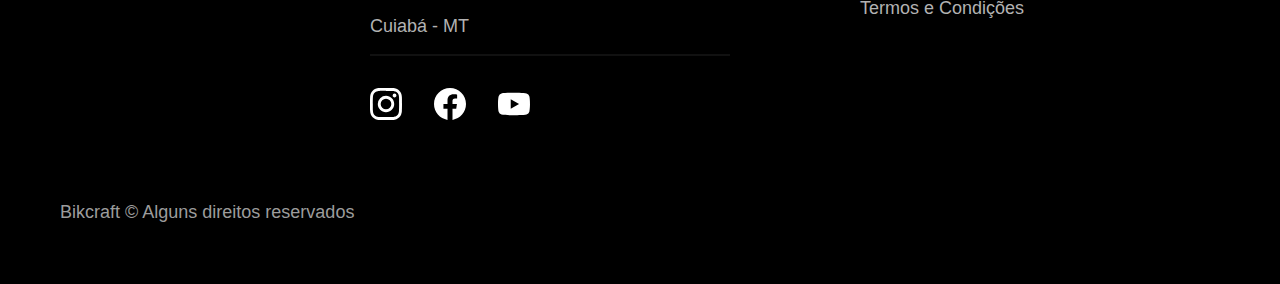
==== commit 465d65e7: "footer responsivo" ====
--- a/index.html
+++ b/index.html
@@ -158,6 +158,46 @@
       </div>
     </div>
   </article>
+
+  <footer class="footer-bg">
+    <div class="footer container">
+      <img src="./img/bikcraft.svg" alt="Bikcraft">
+      <div class="footer-contato">
+        <h3 class="font-2-l-b cor-0">Contato</h3>
+        <ul class="font-2-m cor-5">
+          <li><a href="tel: +5566999999999">+55 66 99999-9999</a></li>
+          <li><a href="mailto:ronalcamargodev@gmail.com">ronalcamargodev@gmail.com</a></li>
+          <li>Rua Mandachuva, 69 - Morada do Ouro</li>
+          <li>Cuiabá - MT</li>
+        </ul>
+        <div class="footer-redes">
+          <a href="./">
+            <img src="./img/redes/instagram.svg" alt="Instagram">
+          </a>
+          <a href="./">
+            <img src="./img/redes/facebook.svg" alt="Facebook">
+          </a>
+          <a href="./">
+            <img src="./img/redes/youtube.svg" alt="Youtube">
+          </a>
+        </div>
+      </div>
+      <div class="footer-informacoes">
+        <h3 class="font-2-l-b cor-0">Informações</h3>
+        <nav>
+          <ul class="font-1-m cor-5">
+            <li><a href="./bicicletas.html">Bicicletas</a></li>
+            <li><a href="./seguros.html">Seguros</a></li>
+            <li><a href="./contato.html">Contato</a></li>
+            <li><a href="./termos.html">Termos e Condições</a></li>
+          </ul>
+        </nav>
+      </div>
+      <p class="footer-copy font-2-m cor-6">Bikcraft © Alguns direitos reservados</p>
+    </div>
+
+
+  </footer>
 </body>
 
 </html>--- a/css/style.css
+++ b/css/style.css
@@ -3,6 +3,7 @@
 @import "./utilidades/cores.css";
 
 @import "./global/header.css";
+@import "./global/footer.css";
 
 /* Utilidades */
 @import "./utilidades/componentes.css";
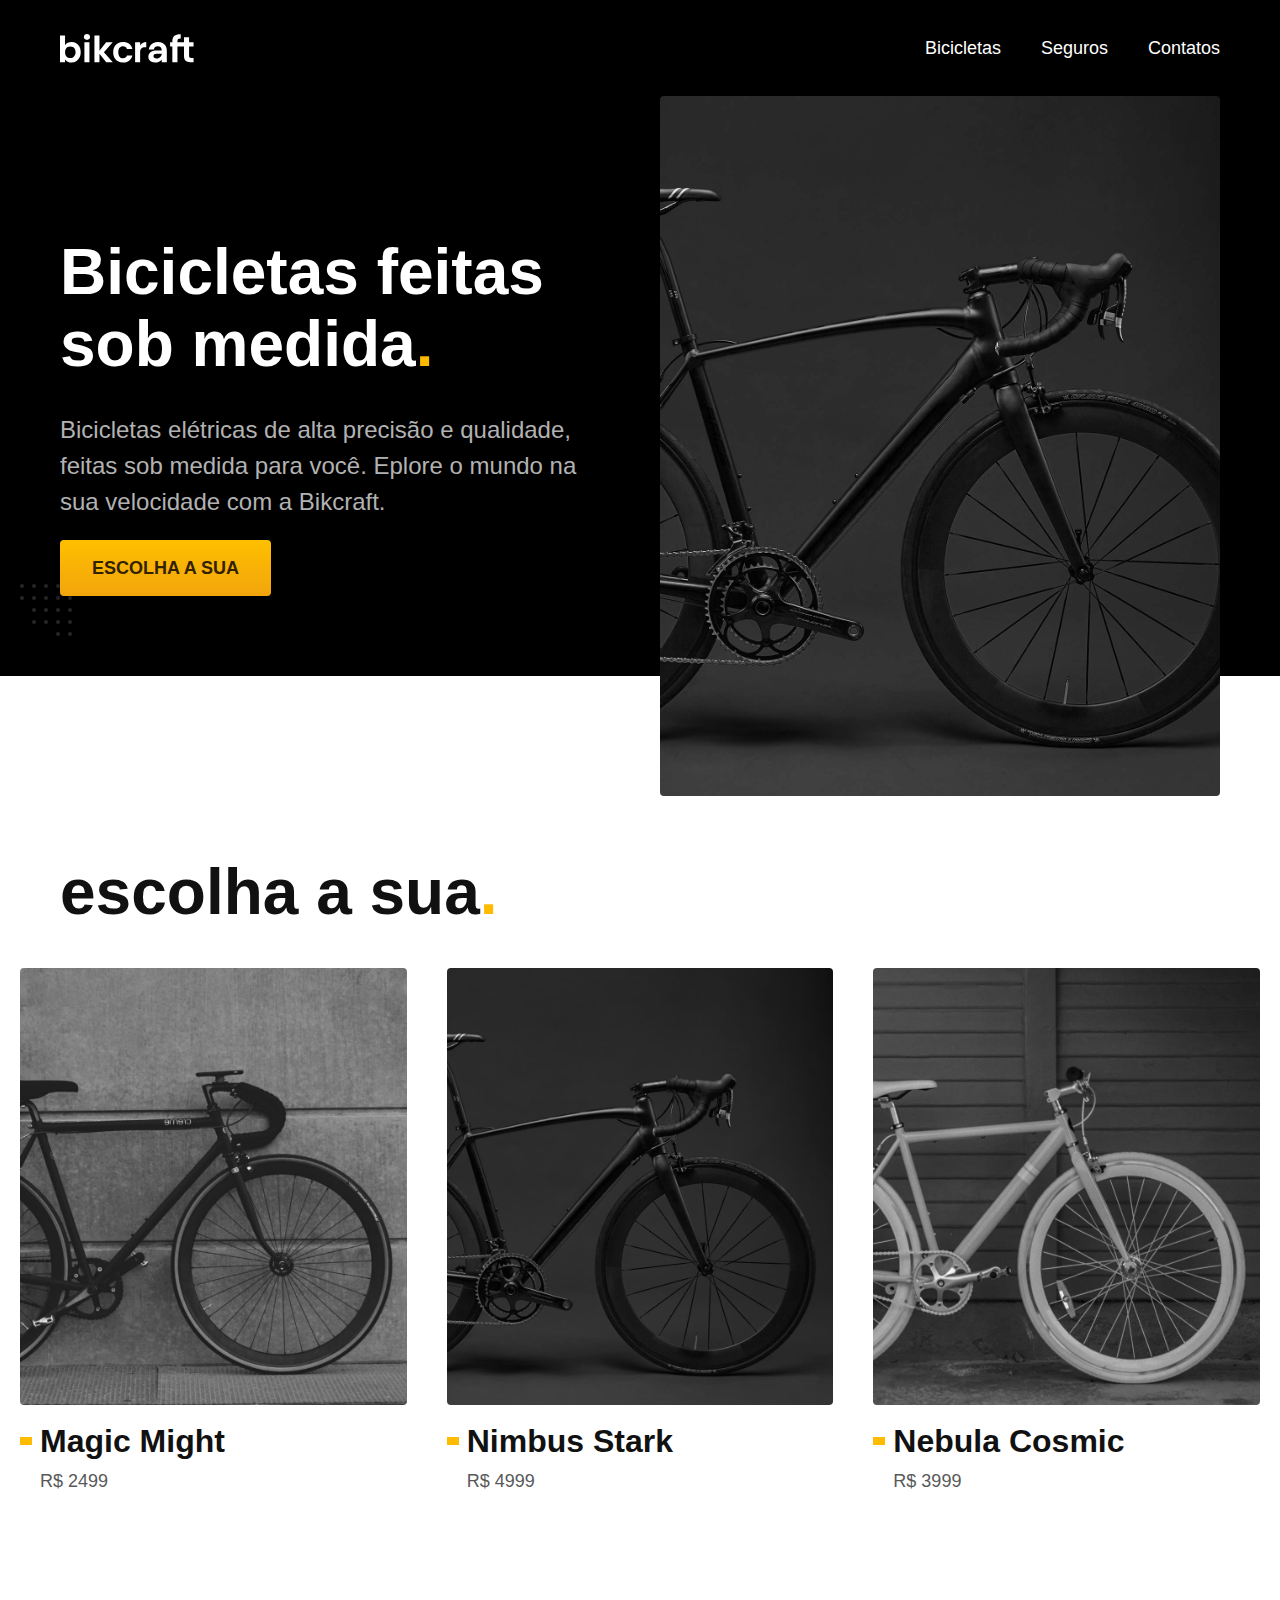
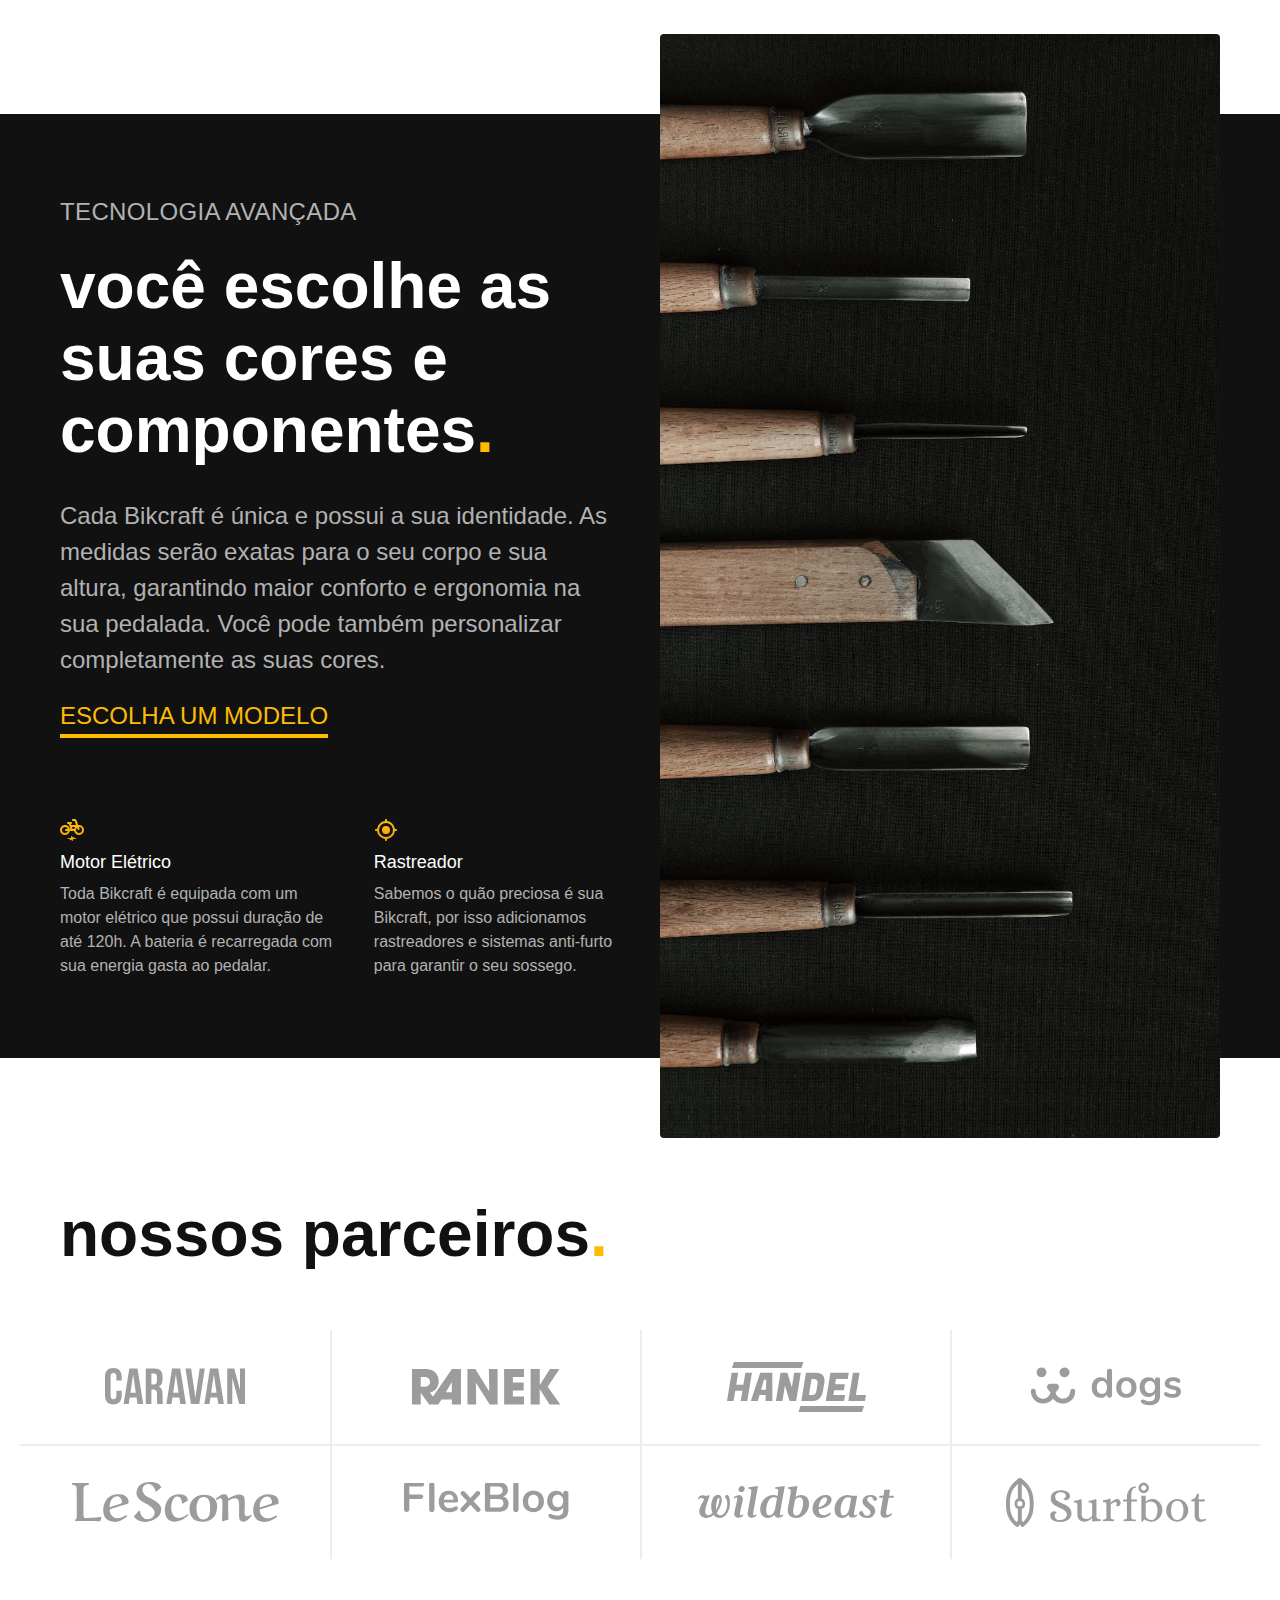
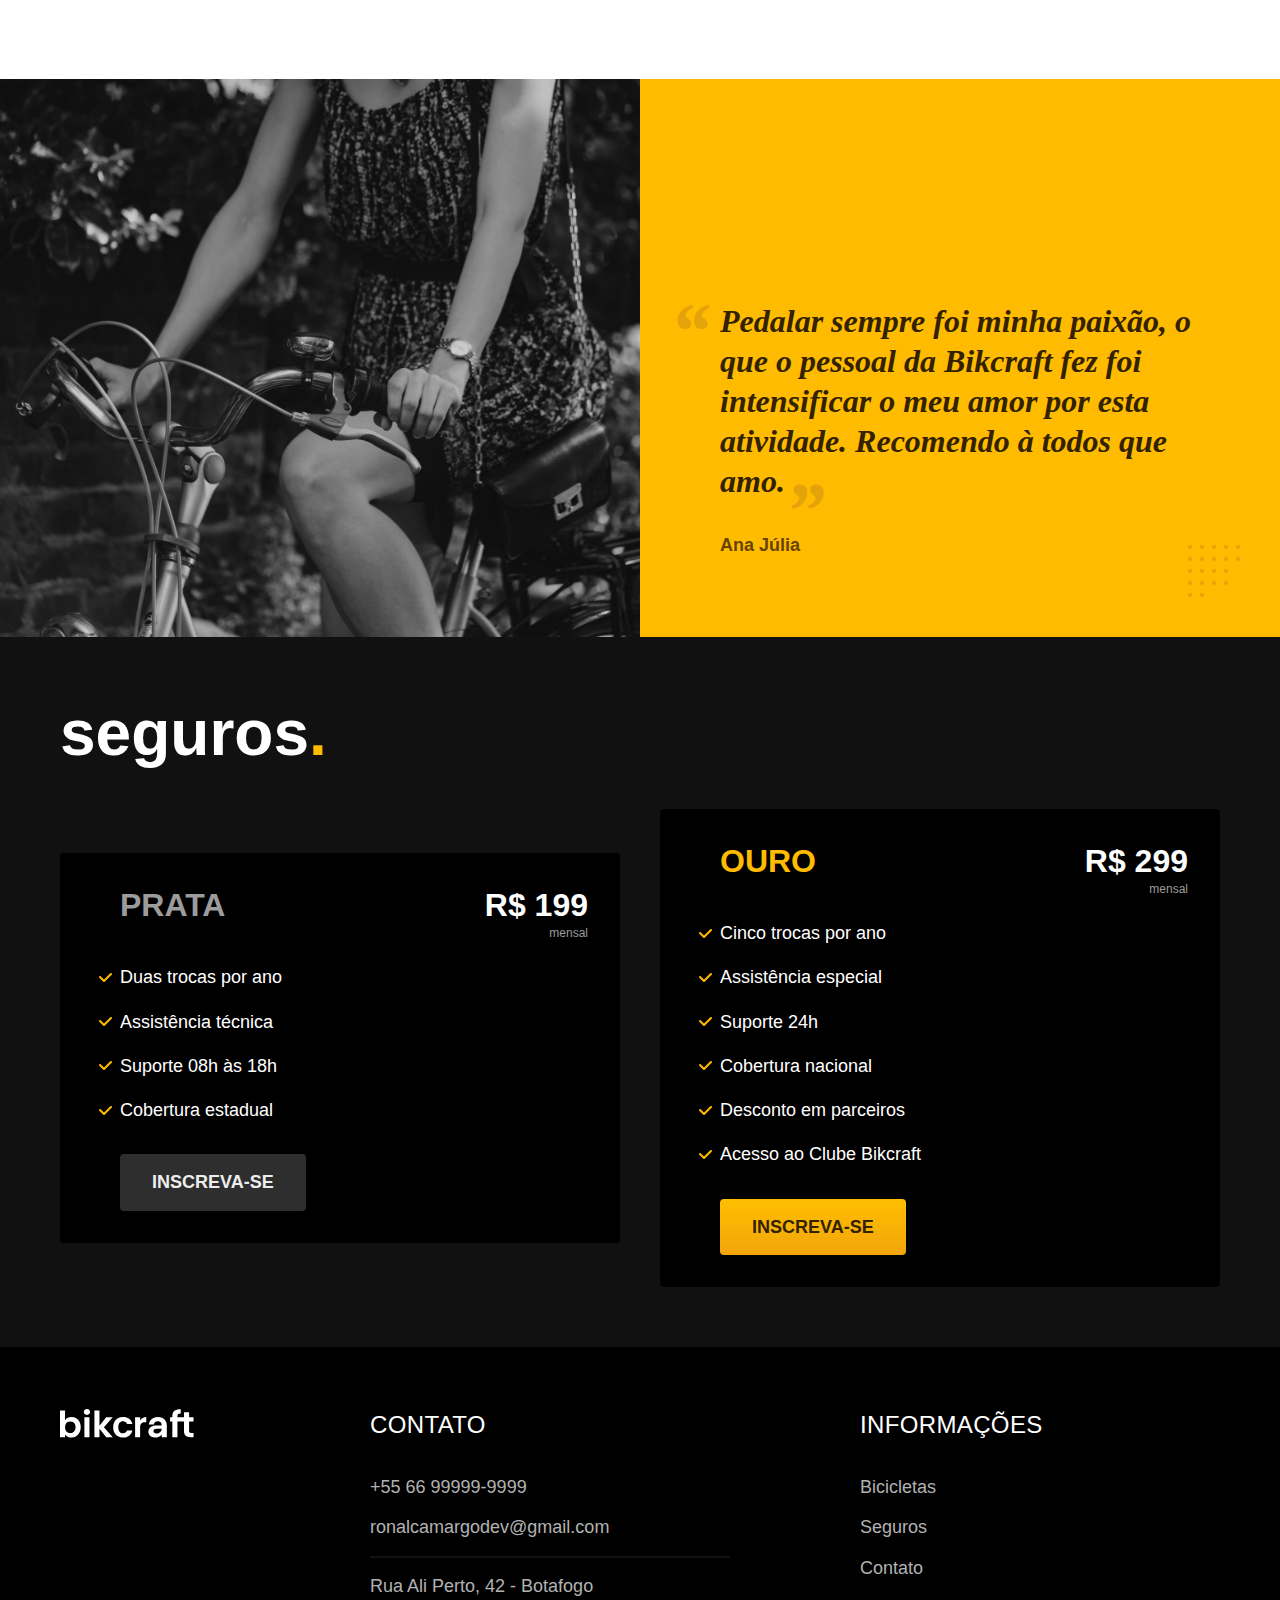
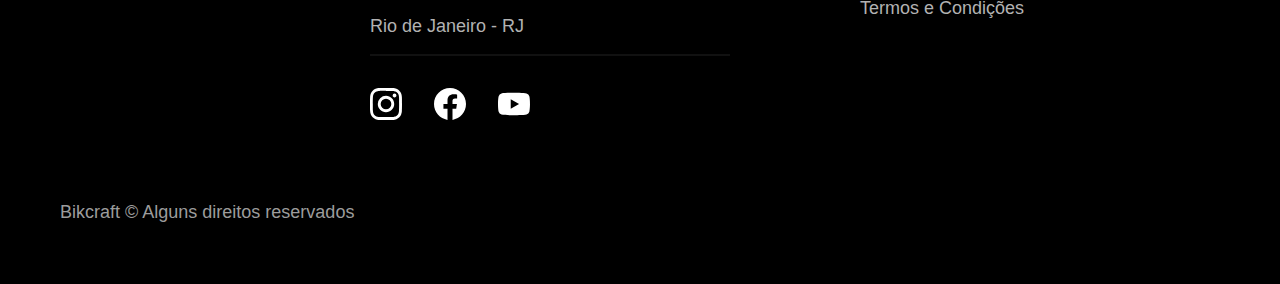
==== commit 528134e7: "fazendo otimizações nas páginas" ====
--- a/index.html
+++ b/index.html
@@ -8,6 +8,7 @@
   <title>Bikcraft - Bicicletas Elétricas</title>
   <meta name="description" content="Bicicletas elétricas de alta precisão e qualidade, feitas sob medida para o cliente. Explore o mundo na sua velocidade com a Bikcraft.">
 
+  <link rel="preload" href="css/style.css" as="style">
   <link rel="stylesheet" href="./css/style.css">
 
   <!-- <link rel="preconnect" href="https://fonts.googleapis.com">
@@ -19,7 +20,7 @@
   <header class="header-bg">
     <div class="header container">
       <a href="./">
-        <img src="./img/bikcraft.svg" alt="Bikcraft">
+        <img src="./img/bikcraft.svg" width="136" height="32" alt="Bikcraft">
       </a>
 
       <nav aria-label="primaria">
@@ -39,9 +40,10 @@
         <p class="font-2-l cor-5">Bicicletas elétricas de alta precisão e qualidade, feitas sob medida para você. Eplore o mundo na sua velocidade com a Bikcraft.</p>
         <a class="botao" href="./bicicletas.html">Escolha a sua</a>
       </div>
-      <div>
-        <img src="./img/fotos/introducao.jpg" alt="Bicicleta elétrica preta.">
-      </div>
+      <picture>
+        <source media="(max-width: 800px)" srcset="./img/bicicletas/nimbus.jpg">
+        <img src="./img/fotos/introducao.jpg" width="1280" height="1600" alt="Bicicleta elétrica preta.">
+      </picture>
     </div>
   </main>
 
@@ -51,7 +53,7 @@
     <ul>
       <li>
         <a href="./bicicletas/magic.html">
-          <img src="./img/bicicletas/magic-home.jpg" alt="Bicicleta Preta">
+          <img src="./img/bicicletas/magic-home.jpg" width="920" height="1040" alt="Bicicleta Preta">
           <h3 class="font-1-xl">Magic Might</h3>
           <span class="font-2-m cor-8">R$ 2499</span>
         </a>
@@ -59,7 +61,7 @@
 
       <li>
         <a href="./bicicletas/nimbus.html">
-          <img src="./img/bicicletas/nimbus-home.jpg" alt="Bicicleta Preta">
+          <img src="./img/bicicletas/nimbus-home.jpg" width="920" height="1040" alt="Bicicleta Preta">
           <h3 class="font-1-xl">Nimbus Stark</h3>
           <span class="font-2-m cor-8">R$ 4999</span>
         </a>
@@ -67,7 +69,7 @@
 
       <li>
         <a href="./bicicletas/nebula.html">
-          <img src="./img/bicicletas/nebula-home.jpg" alt="Bicicleta Preta">
+          <img src="./img/bicicletas/nebula-home.jpg" width="920" height="1040" alt="Bicicleta Preta">
           <h3 class="font-1-xl">Nebula Cosmic</h3>
           <span class="font-2-m cor-8">R$ 3999</span>
         </a>
@@ -84,12 +86,12 @@
         <a class="link" href="./bicicletas.html">Escolha um modelo</a>
         <div class="tecnologia-vantagens">
           <div>
-            <img src="./img/icones/eletrica.svg" alt="">
+            <img src="./img/icones/eletrica.svg" width="24" height="24" alt="">
             <h3 class="font-1-m cor-0">Motor Elétrico</h3>
             <p class="font-2-s cor-5">Toda Bikcraft é equipada com um motor elétrico que possui duração de até 120h. A bateria é recarregada com sua energia gasta ao pedalar.</p>
           </div>
           <div>
-            <img src="./img/icones/rastreador.svg" alt="">
+            <img src="./img/icones/rastreador.svg" width="24" height="24" alt="">
             <h3 class="font-1-m cor-0">Rastreador</h3>
             <p class="font-2-s cor-5">Sabemos o quão preciosa é sua Bikcraft, por isso adicionamos rastreadores e sistemas anti-furto para garantir o seu sossego.</p>
           </div>
@@ -97,7 +99,7 @@
       </div>
 
       <div class="tecnologia-imagem">
-        <img src="./img/fotos/tecnologia.jpg" alt="">
+        <img src="./img/fotos/tecnologia.jpg" width="1200" height="1920" alt="">
       </div>
     </div>
   </article>
@@ -105,20 +107,20 @@
   <section class="parceiros" aria-label="Nossos Parceiros">
     <h2 class="container font-1-xxl">nossos parceiros<span class="cor-p1">.</span></h2>
     <ul>
-      <li><img src="./img/parceiros/caravan.svg" alt="caravan"></li>
-      <li><img src="./img/parceiros/ranek.svg" alt="ranek"></li>
-      <li><img src="./img/parceiros/handel.svg" alt="handel"></li>
-      <li><img src="./img/parceiros/dogs.svg" alt="dogs"></li>
-      <li><img src="./img/parceiros/lescone.svg" alt="lescone"></li>
-      <li><img src="./img/parceiros/flexblog.svg" alt="flexblog"></li>
-      <li><img src="./img/parceiros/wildbeast.svg" alt="wildbeast"></li>
-      <li><img src="./img/parceiros/surfbot.svg" alt="surfbot"></li>
+      <li><img src="./img/parceiros/caravan.svg" width="140" height="38" alt="caravan"></li>
+      <li><img src="./img/parceiros/ranek.svg" width="149" height="36" alt="ranek"></li>
+      <li><img src="./img/parceiros/handel.svg" width="139" height="50" alt="handel"></li>
+      <li><img src="./img/parceiros/dogs.svg" width="152" height="39" alt="dogs"></li>
+      <li><img src="./img/parceiros/lescone.svg" width="208" height="41" alt="lescone"></li>
+      <li><img src="./img/parceiros/flexblog.svg" width="165" height="38" alt="flexblog"></li>
+      <li><img src="./img/parceiros/wildbeast.svg" width="196" height="34" alt="wildbeast"></li>
+      <li><img src="./img/parceiros/surfbot.svg" width="200" height="49" alt="surfbot"></li>
     </ul>
   </section>
 
   <section class="depoimento">
     <div>
-      <img src="./img/fotos/depoimento.jpg" alt="Pessoa pedalando uma bicicleta Bikcraft">
+      <img src="./img/fotos/depoimento.jpg" width="1560" height="1360" alt="Pessoa pedalando uma bicicleta Bikcraft">
     </div>
     <div class="depoimento-conteudo">
       <blockquote class="font-1-xl cor-p5">
@@ -161,24 +163,24 @@
 
   <footer class="footer-bg">
     <div class="footer container">
-      <img src="./img/bikcraft.svg" alt="Bikcraft">
+      <img src="./img/bikcraft.svg" width="136" height="32" alt="Bikcraft">
       <div class="footer-contato">
         <h3 class="font-2-l-b cor-0">Contato</h3>
         <ul class="font-2-m cor-5">
           <li><a href="tel: +5566999999999">+55 66 99999-9999</a></li>
           <li><a href="mailto:ronalcamargodev@gmail.com">ronalcamargodev@gmail.com</a></li>
-          <li>Rua Mandachuva, 69 - Morada do Ouro</li>
-          <li>Cuiabá - MT</li>
+          <li>Rua Ali Perto, 42 - Botafogo</li>
+          <li>Rio de Janeiro - RJ</li>
         </ul>
         <div class="footer-redes">
           <a href="./">
-            <img src="./img/redes/instagram.svg" alt="Instagram">
+            <img src="./img/redes/instagram.svg" width="32" height="32" alt="Instagram">
           </a>
           <a href="./">
-            <img src="./img/redes/facebook.svg" alt="Facebook">
+            <img src="./img/redes/facebook.svg" width="32" height="32" alt="Facebook">
           </a>
           <a href="./">
-            <img src="./img/redes/youtube.svg" alt="Youtube">
+            <img src="./img/redes/youtube.svg" width="32" height="32" alt="Youtube">
           </a>
         </div>
       </div>
--- a/css/style.css
+++ b/css/style.css
@@ -7,6 +7,7 @@
 
 /* Utilidades */
 @import "./utilidades/componentes.css";
+@import "./utilidades/formulario.css";
 
 /* Home */
 @import "./home/introducao.css";
@@ -16,6 +17,23 @@
 
 /* Bicicletas */
 @import "./bicicletas/bicicletas-lista.css";
+@import "./bicicletas/bicicletas.css";
+
+/* Bicicleta */
+@import "./bicicleta/bicicleta.css";
+@import "./bicicleta/seguro.css";
 
 /* Seguros */
 @import "./seguros/seguros.css";
+@import "./seguros/perguntas.css";
+@import "./seguros/vantagens.css";
+
+/* Contato */
+@import "./contato/contato.css";
+@import "./contato/lojas.css";
+
+/* Orcamento */
+@import "./orcamento/orcamento.css";
+
+/* Termos */
+@import "./termos/termos.css";
--- a/css/style.css
+++ b/css/style.css
@@ -7,6 +7,7 @@
 
 /* Utilidades */
 @import "./utilidades/componentes.css";
+@import "./utilidades/formulario.css";
 
 /* Home */
 @import "./home/introducao.css";
@@ -16,6 +17,23 @@
 
 /* Bicicletas */
 @import "./bicicletas/bicicletas-lista.css";
+@import "./bicicletas/bicicletas.css";
+
+/* Bicicleta */
+@import "./bicicleta/bicicleta.css";
+@import "./bicicleta/seguro.css";
 
 /* Seguros */
 @import "./seguros/seguros.css";
+@import "./seguros/perguntas.css";
+@import "./seguros/vantagens.css";
+
+/* Contato */
+@import "./contato/contato.css";
+@import "./contato/lojas.css";
+
+/* Orcamento */
+@import "./orcamento/orcamento.css";
+
+/* Termos */
+@import "./termos/termos.css";
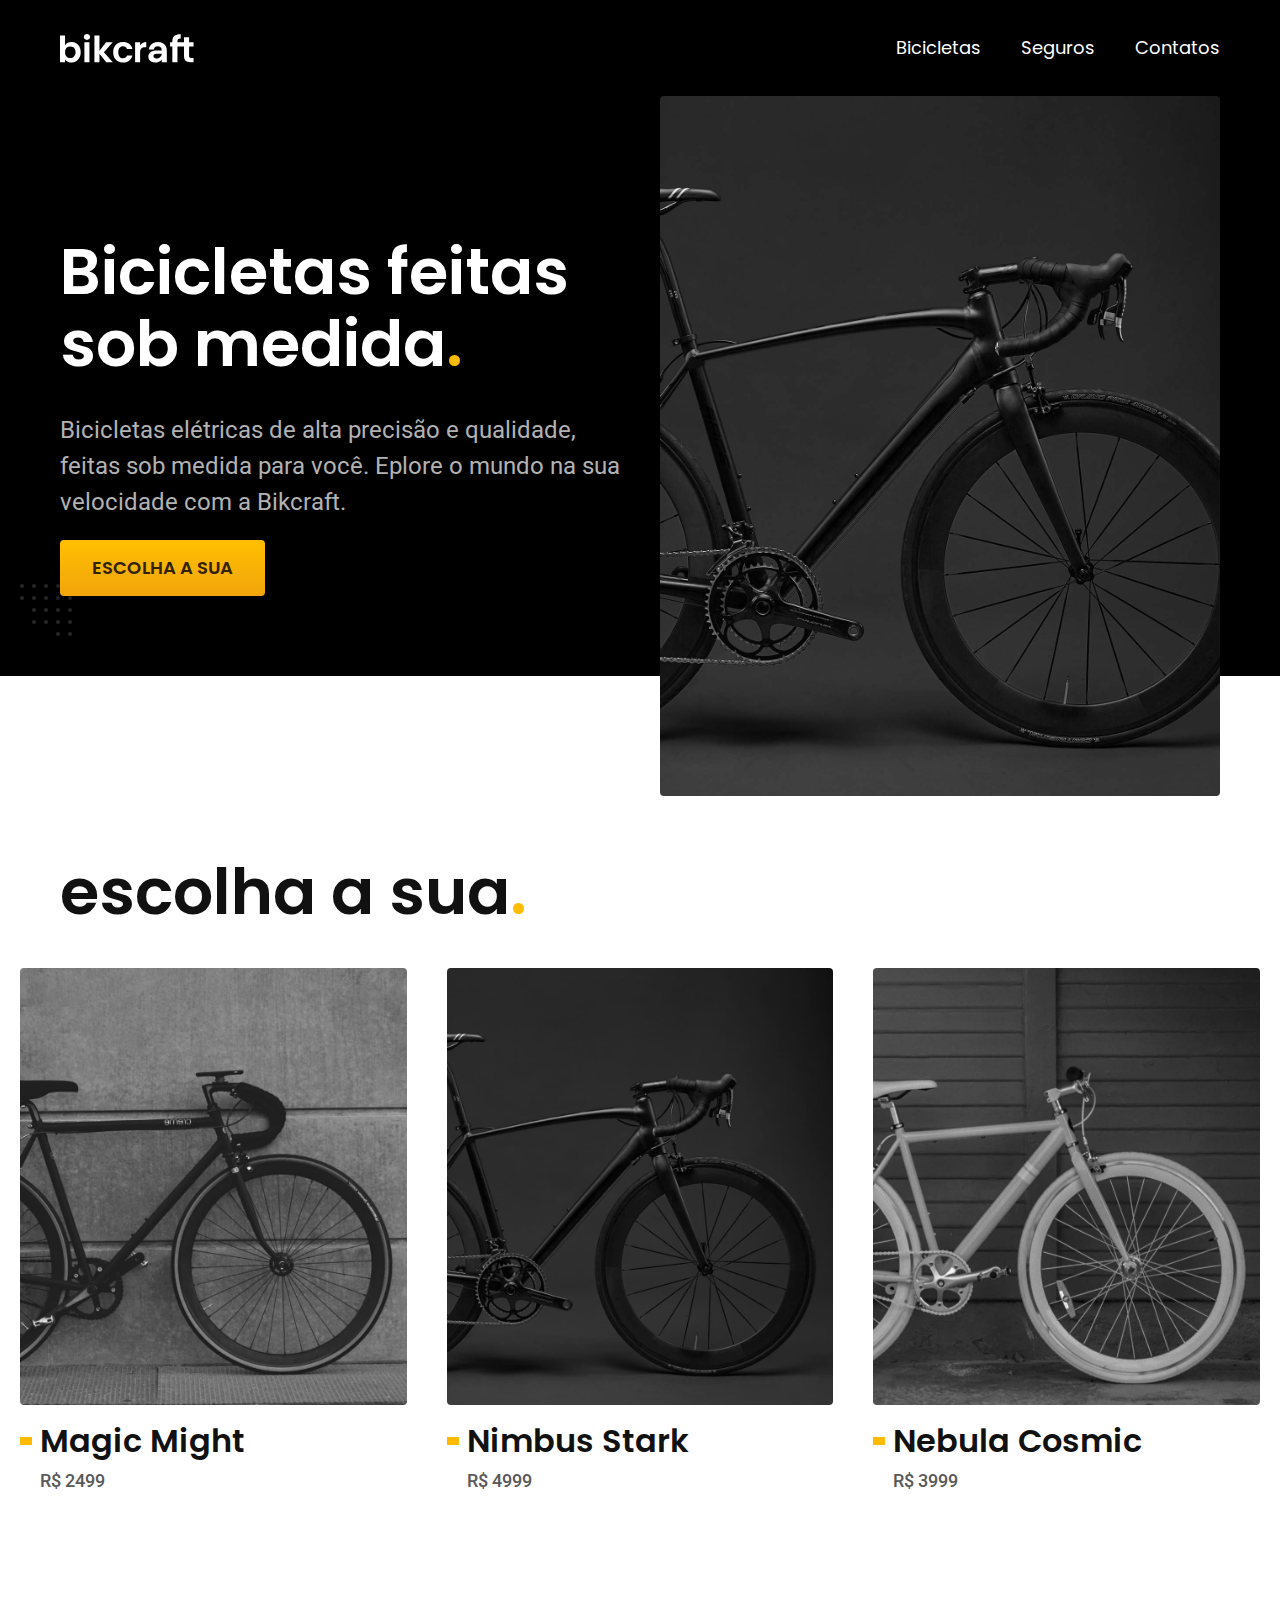
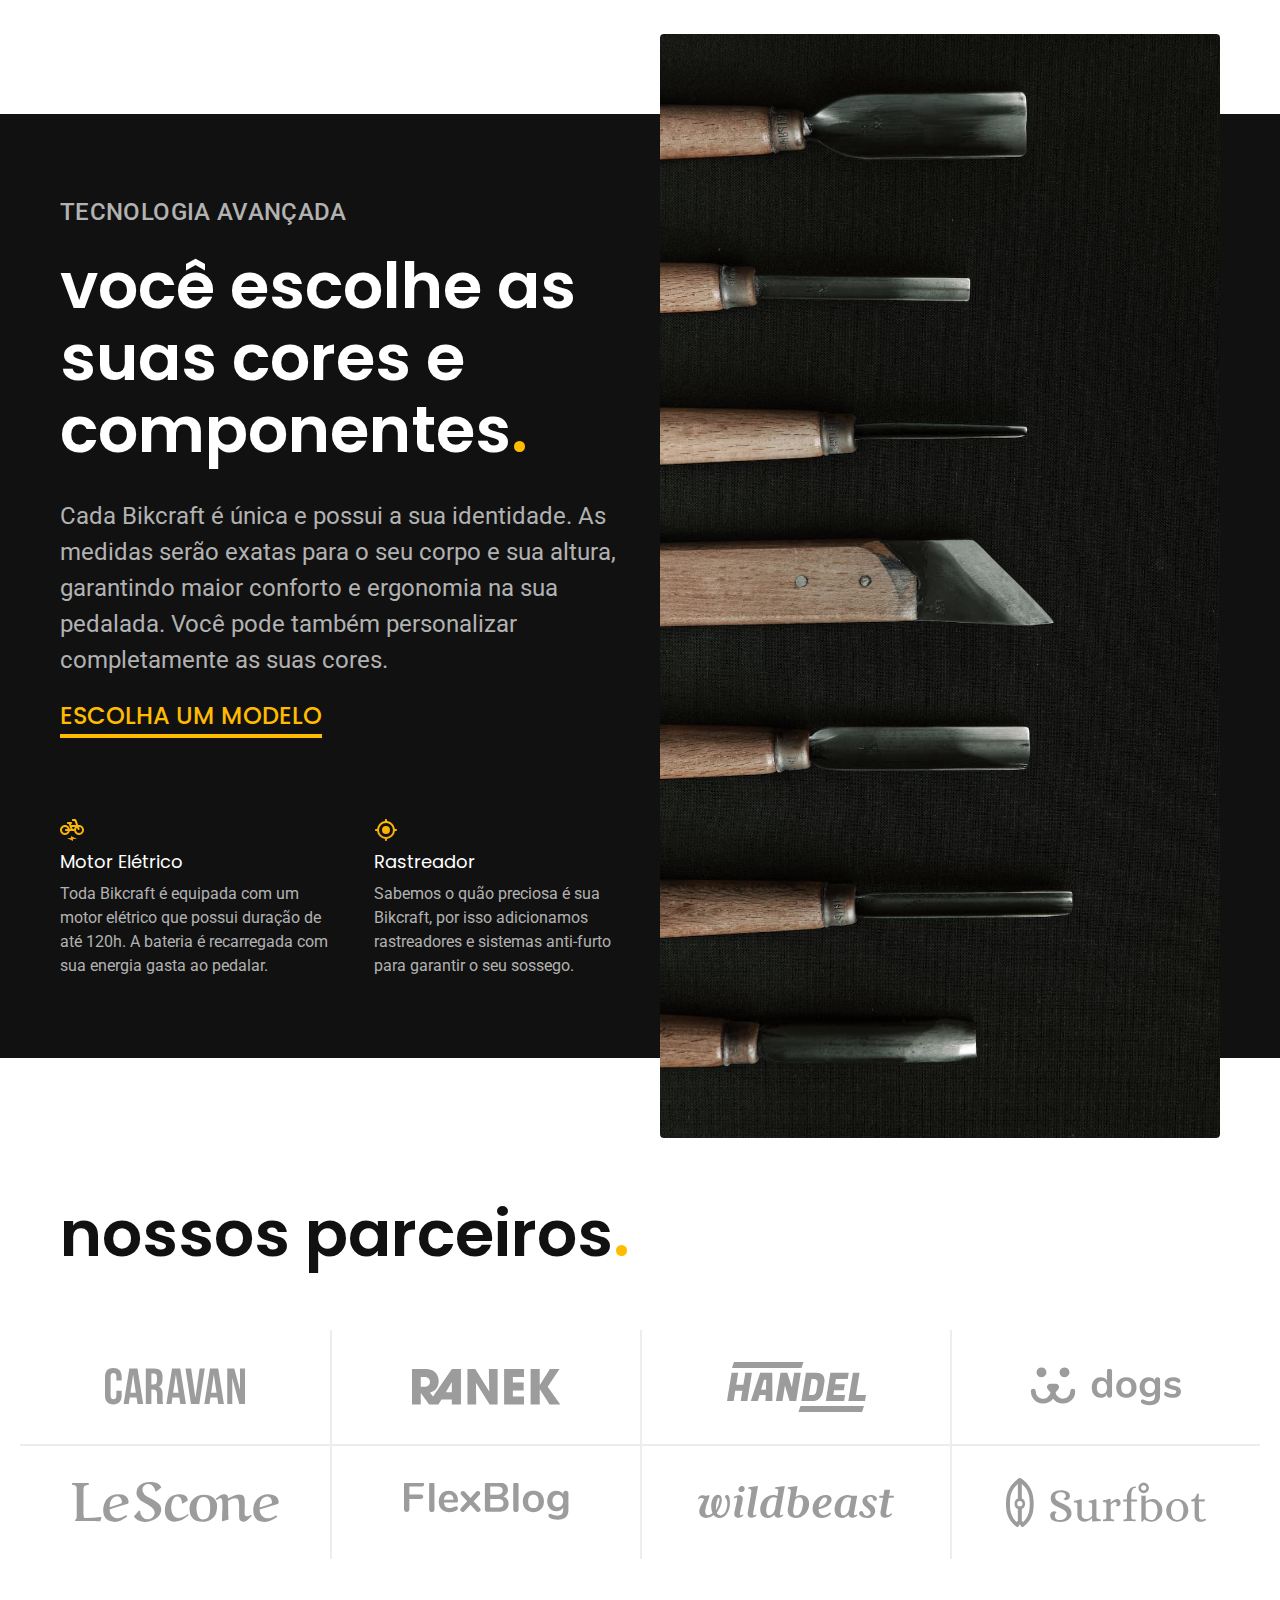
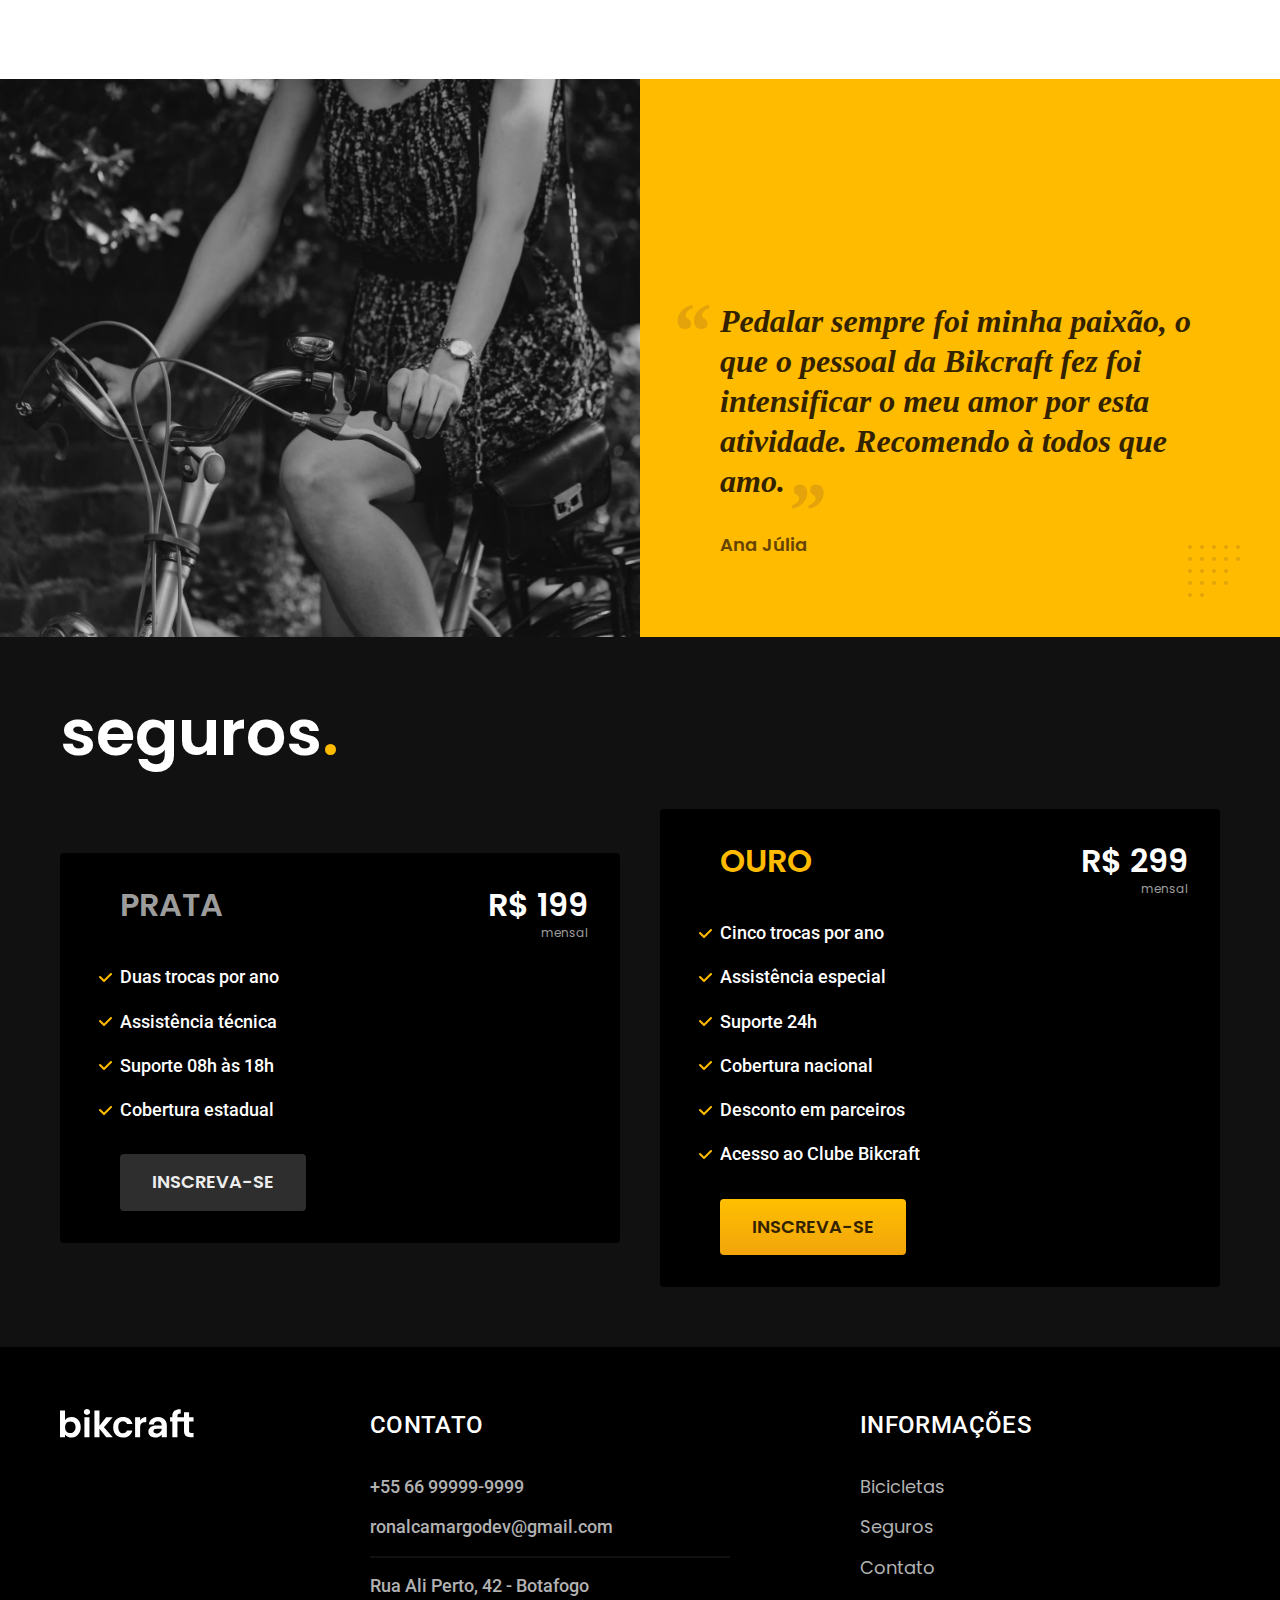
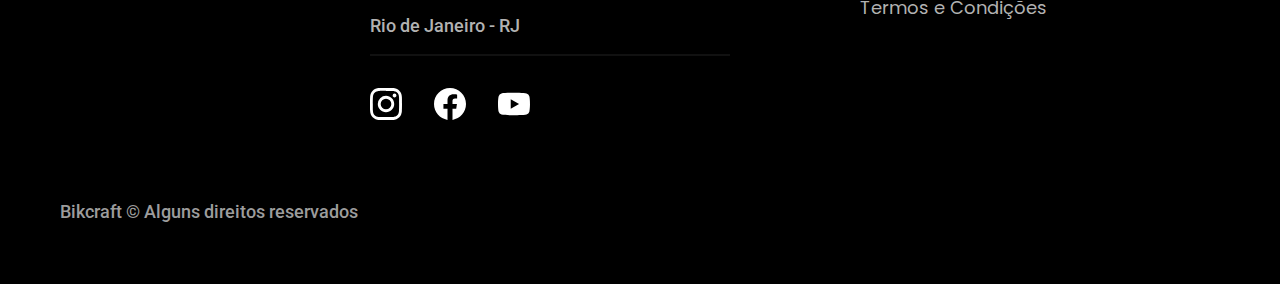
==== commit 23a3517a: "otimizado para producao" ====
--- a/index.html
+++ b/index.html
@@ -8,12 +8,16 @@
   <title>Bikcraft - Bicicletas Elétricas</title>
   <meta name="description" content="Bicicletas elétricas de alta precisão e qualidade, feitas sob medida para o cliente. Explore o mundo na sua velocidade com a Bikcraft.">
 
-  <link rel="preload" href="css/style.css" as="style">
-  <link rel="stylesheet" href="./css/style.css">
-
-  <!-- <link rel="preconnect" href="https://fonts.googleapis.com">
+  <link rel="icon" href="./favicon.svg" type="image/svg+xml">
+  <link rel="preload" href="./css/style.min.css" as="style">
+  <link rel="stylesheet" href="./css/style.min.css">
+
+  <script>document.documentElement.classList.add('js');</script>
+
+  <link rel="preconnect" href="https://fonts.googleapis.com">
   <link rel="preconnect" href="https://fonts.gstatic.com" crossorigin>
-  <link href="https://fonts.googleapis.com/css2?family=Poppins:wght@400;600&family=Roboto:wght@400;500&display=swap" rel="stylesheet"> -->
+  <link href="https://fonts.googleapis.com/css2? família=Merriweather:ital,wght@1.900&family=Poppins:wght@400;600&family=Roboto:wght@400;500&display=swap" rel="stylesheet">
+
 </head>
 
 <body>
@@ -33,14 +37,14 @@
     </div>
   </header>
 
-  <main class="introducao-bg ">
+  <main class="introducao-bg">
     <div class="introducao container">
       <div class="introducao-conteudo">
-        <h1 class="font-1-xxl cor-0">Bicicletas feitas sob medida<span class="cor-p1">.</span></h1>
-        <p class="font-2-l cor-5">Bicicletas elétricas de alta precisão e qualidade, feitas sob medida para você. Eplore o mundo na sua velocidade com a Bikcraft.</p>
-        <a class="botao" href="./bicicletas.html">Escolha a sua</a>
-      </div>
-      <picture>
+        <h1 class="font-1-xxl cor-0 fadeInDown" data-anime="200">Bicicletas feitas sob medida<span class="cor-p1">.</span></h1>
+        <p class="font-2-l cor-5 fadeInDown" data-anime="400">Bicicletas elétricas de alta precisão e qualidade, feitas sob medida para você. Eplore o mundo na sua velocidade com a Bikcraft.</p>
+        <a class="botao fadeInDown" href="./bicicletas.html" data-anime="600">Escolha a sua</a>
+      </div>
+      <picture class="fadeInRight" data-anime="800">
         <source media="(max-width: 800px)" srcset="./img/bicicletas/nimbus.jpg">
         <img src="./img/fotos/introducao.jpg" width="1280" height="1600" alt="Bicicleta elétrica preta.">
       </picture>
@@ -197,9 +201,10 @@
       </div>
       <p class="footer-copy font-2-m cor-6">Bikcraft © Alguns direitos reservados</p>
     </div>
-
-
   </footer>
+
+  <script src="./js/plugins/simple-anime.js"></script>
+  <script src="./js/script.js"></script>
 </body>
 
 </html>--- a/css/style.min.css
+++ b/css/style.min.css
@@ -0,0 +1 @@
+body{margin:0;font-family:Arial,Helvetica,sans-serif;color:#111}blockquote,dd,h1,h2,h3,h4,p,ul{margin:0}ul{padding:0;list-style:none}a{text-decoration:none;color:inherit}img{max-width:100%;height:auto;display:block}img[src$=".jpg"]{border-radius:4px}.font-1-xs{font:400 0.75rem/1.35 Poppins,sans-serif}.font-2-xs{font:400 0.875rem/1.43 Roboto,sans-serif}.font-1-s{font:400 1rem/1.5 Poppins,sans-serif}.font-2-s{font:400 1rem/1.5 Roboto,sans-serif}.font-1-m,.font-1-m-b{font:400 1.125rem/1.35 Poppins,sans-serif}.font-1-m-b{font-weight:600}.font-2-m{font:500 1.125rem/1.35 Roboto,sans-serif}.font-1-l{font:400 1.5rem/1.5 Poppins,sans-serif}.font-2-l,.font-2-l-b{font:400 1.5rem/1.5 Roboto,sans-serif}.font-2-l-b{font-weight:500;letter-spacing:.015em;text-transform:uppercase}.font-1-xl{font:600 2rem/1.25 Poppins,sans-serif}.font-2-xl{font:500 2rem/1.25 Roboto,sans-serif}.font-1-xxl{font:600 4rem/1.125 Poppins,sans-serif}@media (max-width:1200px){.font-1-xxl{font-size:3rem}.font-2-l,.font-2-l-b{font-size:1.125rem}}@media (max-width:800px){.font-1-xxl{font-size:2rem}.font-1-xl,.font-2-xl{font-size:1.5rem}}:root{--cor-0:#ffffff;--cor-1:#f7f7f7;--cor-2:#ededed;--cor-3:#dedede;--cor-4:#cccccc;--cor-5:#b2b2b2;--cor-6:#9c9c9c;--cor-7:#717171;--cor-8:#595959;--cor-9:#404040;--cor-10:#2e2e2e;--cor-11:#111111;--cor-12:#000000;--cor-p1:#ffbb00;--cor-p2:#e4a30b;--cor-p3:#a66f00;--cor-p4:#664400;--cor-p5:#332200}.cor-0{color:var(--cor-0)}.cor-1{color:var(--cor-1)}.cor-2{color:var(--cor-2)}.cor-3{color:var(--cor-3)}.cor-4{color:var(--cor-4)}.cor-5{color:var(--cor-5)}.cor-6{color:var(--cor-6)}.cor-7{color:var(--cor-7)}.cor-8{color:var(--cor-8)}.cor-9{color:var(--cor-9)}.cor-10{color:var(--cor-10)}.cor-11{color:var(--cor-11)}.cor-12{color:var(--cor-12)}.cor-p1{color:var(--cor-p1)}.cor-p2{color:var(--cor-p2)}.cor-p3{color:var(--cor-p3)}.cor-p4{color:var(--cor-p4)}.cor-p5{color:var(--cor-p5)}.js .fadeInDown{transform:translate3d(0,-20px,0)}.js .fadeInUp{transform:translate3d(0,20px,0)}.js .fadeInRight{transform:translate3d(20px,0,0)}.js .fadeInLeft{transform:translate3d(-20px,0,0)}.js [data-anime]{opacity:0}.js .anime{opacity:1;transform:none;transition:transform .8s,opacity .8s}.header-bg{background:var(--cor-12)}.header{display:flex;flex-wrap:wrap;gap:20px;justify-content:space-between;align-items:center;padding-top:20px;padding-bottom:20px}.header-menu{display:flex;flex-wrap:wrap;gap:40px}.header-menu a{color:var(--cor-0);display:inline-block;padding:16px 0;position:relative}.header-menu a::after{content:"";display:block;height:2px;width:0;background:var(--cor-0);margin-top:4px;transition:.3s;position:absolute}.header-menu a.ativo::after,.header-menu a:hover::after{width:100%}@media (max-width:800px){.header-menu{gap:20px}.header-menu a{background:var(--cor-11);padding:12px 16px;border-radius:4px}.header-menu a:hover{background-color:var(--cor-10)}.header-menu a::after{display:none}}@media (max-width:600px){.header-menu{gap:12px}.header-menu a{padding:8px 12px;font-size:14px}}.footer-bg{background-color:var(--cor-12)}.footer{display:grid;grid-template-columns:3fr 5fr 4fr;gap:40px;padding-top:60px;padding-bottom:60px}.footer h3{margin-bottom:32px}.footer-contato ul{margin-bottom:32px}.footer-contato li:nth-child(2n):after{content:"";display:block;max-width:360px;height:2px;background:var(--cor-11);margin-top:16px}.footer li{margin-bottom:16px}.footer .footer-redes{display:flex;gap:32px}.footer a:hover{color:var(--cor-0)}.footer-copy{grid-column:1/-1;margin-top:40px}@media (max-width:800px){.footer>img{display:none}.footer{grid-template-columns:1fr 1fr}}@media (max-width:600px){.footer{grid-template-columns:1fr;gap:60px}.footer-copy{margin-top:0}}.container{box-sizing:border-box;max-width:1200px;padding-left:20px;padding-right:20px;margin-left:auto;margin-right:auto}.botao{display:inline-block;padding:16px 32px;background:linear-gradient(#ffbf00,#f2a50c);border-radius:4px;box-shadow:0 1px 10px 10px rgba(0,0,0,.1);text-transform:uppercase;color:var(--cor-p5);font:600 1.125rem/1.35 Poppins,sans-serif;max-width:max-content;border:none;cursor:pointer}.botao:hover{background:linear-gradient(#ffb60d,#e59317)}.botao.secundario{background:var(--cor-10);color:var(--cor-2)}.botao.secundario:hover{background:var(--cor-9)}.botao.seta{display:flex;align-items:center}.botao.seta::after{content:"";display:inline-block;width:18px;height:10px;margin-left:12px;background:url("../img/icones/seta.svg");transition:transform .2s}.botao.seta:hover::after{transform:translateX(4px)}@media (max-width:600px){.botao{padding:12px 16px;font-size:1rem}}.link{display:inline-block;color:var(--cor-p1);font:500 1.5rem/1.5 Poppins,sans-serif;text-transform:uppercase}.link::after{content:"";display:block;width:100%;height:4px;background-color:currentColor}.link:hover{color:var(--cor-0)}.titulo-bg{background-color:var(--cor-11);padding-top:60px;padding-bottom:60px}.titulo{background:url("../img/dec/top-right.svg") no-repeat top right 20px}.titulo p{margin-bottom:4px}@media (max-width:800px){.titulo-bg{padding-top:40px;padding-bottom:40px}.titulo p{font-size:1rem;text-transform:lowercase;font-weight:400}}.form{display:grid;grid-template-columns:1fr 1fr;gap:20px}.form label{display:block;font:400 1rem/1.5 Poppins,sans-serif;margin-bottom:4px}.form .col-2{grid-column:span 2}.form input[type=email],.form input[type=text],.form textarea{font:400 1rem/1.5 Roboto,sans-serif;background:var(--cor-1);border:1px solid var(--cor-2);border-radius:4px;padding:12px;width:100%;box-sizing:border-box}.form input[type=email]:focus,.form input[type=text]:focus,.form textarea:focus{outline:0;border-color:var(--cor-p1);background:var(--cor-0);box-shadow:0 0 0 2px #fea}@media (max-width:600px){.form{grid-template-columns:1fr}.form .col-2{grid-column:1}}.introducao-bg{background:var(--cor-12) url("../img/dec/bottom-left.svg") no-repeat bottom 160px left 20px;box-shadow:inset 0 -120px var(--cor-0)}.introducao{display:grid;grid-template-columns:1fr 1fr;gap:0 40px}.introducao-conteudo{align-self:end;padding-bottom:200px}.introducao img{width:100%;height:100%;object-fit:cover;border-radius:4px}.introducao h1{margin-bottom:32px}.introducao p{margin-bottom:20px}@media (max-width:800px){.introducao-bg{background:var(--cor-11);padding-top:40px;box-shadow:inset 0 -60px var(--cor-0)}.introducao{grid-template-columns:1fr;gap:32px}.introducao-conteudo{padding-bottom:0}.introducao h1{margin-bottom:16px}.introducao img{height:300px;width:100%}}.tecnologia-bg{background-color:var(--cor-11);box-shadow:inset 0 80px var(--cor-0),inset 0 -80px var(--cor-0)}.tecnologia{display:grid;grid-template-columns:1fr 1fr;gap:40px}.tecnologia-imagem img{width:100%;height:100%;object-fit:cover;object-position:left}.tecnologia-conteudo{padding-top:160px;padding-bottom:160px}.tecnologia-conteudo>span{display:block;margin-bottom:20px}.tecnologia-conteudo h2{margin-bottom:32px}.tecnologia-conteudo>p{margin-bottom:20px}.tecnologia-conteudo a{margin-bottom:80px}.tecnologia-vantagens{display:flex;gap:40px}.tecnologia-vantagens h3{margin-bottom:8px;width:max-content}.tecnologia-vantagens img{width:24px;margin-bottom:8px}@media (max-width:800px){.tecnologia-bg{box-shadow:initial}.tecnologia{grid-template-columns:1fr}.tecnologia-conteudo{padding-top:60px;padding-bottom:60px}.tecnologia-imagem{display:none}.tecnologia a{margin-bottom:60px}}@media (max-width:600px){.tecnologia-vantagens{flex-direction:column}}.parceiros{padding-top:60px;padding-bottom:120px}.parceiros h2{margin-bottom:60px}.parceiros ul{max-width:1400px;padding:0 20px;margin:0 auto;display:grid;grid-template-columns:repeat(4,1fr)}.parceiros li{display:flex;padding:32px;border-left:2px solid var(--cor-2)}.parceiros img{margin:auto}.parceiros li:first-child,.parceiros li:nth-child(5){border-left:none}.parceiros li:nth-child(n+5){border-top:2px solid var(--cor-2)}@media (max-width:800px){.parceiros{padding-bottom:60px}.parceiros h2{margin-bottom:20px}.parceiros ul{grid-template-columns:repeat(2,1fr)}.parceiros li{padding:20px}.parceiros li:nth-child(n+3){border-top:2px solid var(--cor-2)}.parceiros li:nth-child(odd){border-left:none}}.depoimento{display:grid;grid-template-columns:1fr 1fr;background-color:var(--cor-p1);overflow:hidden}.depoimento img{width:100%;height:100%;object-fit:cover;border-radius:0}.depoimento-conteudo{padding:40px 40px 80px 80px;align-self:end;background:url("../img/dec/bottom-right-p.svg") no-repeat bottom 40px right 40px}.depoimento-conteudo p{max-width:32ch;font-family:Merriweather,serif;font-style:italic;font-weight:900;margin-bottom:32px;position:relative}.depoimento p::after,.depoimento p::before{font-size:5rem;color:var(--cor-p2);position:absolute}.depoimento p::before{content:"“";left:-50px;top:-20px}.depoimento p::after{content:"”"}@media (max-width:1200px){.depoimento img{max-height:520px}}@media (max-width:800px){.depoimento{grid-template-columns:1fr;text-align:center}.depoimento img{max-height:200px}.depoimento-conteudo{padding:40px 20px;justify-self:center}}.bicicletas-lista{padding-top:60px;padding-bottom:120px}.bicicletas-lista h2{margin-bottom:40px}.bicicletas-lista ul{display:flex;gap:40px;padding:0 20px 20px 20px;max-width:1400px;margin-left:auto;margin-right:auto;overflow-x:auto}#bicicleta .bicicletas-lista ul{padding:0 0 20px 0}.bicicletas-lista li{flex:1;min-width:280px}.bicicletas-lista a{display:block}.bicicletas-lista img{margin-bottom:16px}.bicicletas-lista h3{margin-bottom:8px;display:flex;align-items:center}.bicicletas-lista h3::before{content:"";display:inline-block;height:8px;width:12px;margin-right:8px;background-color:var(--cor-p1);transition:width .2s}.bicicletas-lista a:hover h3::before{width:24px}.bicicletas-lista li span{padding-left:20px}@media (max-width:800px){.bicicletas-lista{padding-bottom:60px}.bicicletas-lista ul{gap:20px}}.bicicletas-bg{background:linear-gradient(to right,var(--cor-0) 30%,var(--cor-11) 0)}.bicicletas{display:grid;grid-template-columns:1fr 1fr;gap:40px;padding-top:60px;padding-bottom:60px;background:url("../img/dec/top-right.svg") no-repeat top 40px right 20px}.bicicletas-imagem{display:grid}.bicicletas-imagem img{grid-area:1/1}.bicicletas-imagem span{grid-area:1/1;place-self:start end;margin-top:20px;background-color:var(--cor-12);display:inline-block;padding:8px 16px 8px 8px;border-radius:4px 0 0 4px}.bicicletas-conteudo{display:grid;grid-template-columns:1fr auto;align-content:start}.bicicletas h2,.bicicletas p{grid-column:1/-1}.bicicletas h2{margin-bottom:20px}.bicicletas h2::before{content:"";display:block;width:12px;height:8px;background-color:var(--cor-p1);margin-bottom:8px}.bicicletas p{margin-bottom:32px}.bicicletas a{place-self:end}.bicicletas ul{display:grid;gap:16px}.bicicletas li{display:flex;align-items:center}.bicicletas-conteudo img{width:24px;margin-right:8px}@media (max-width:800px){.bicicletas-bg{background:var(--cor-11)}.bicicletas{grid-template-columns:1fr;gap:20px;padding-top:40px;padding-bottom:40px}}@media (max-width:600px){.bicicletas-conteudo{grid-template-columns:1fr}.bicicletas ul{font-size:1rem;grid-template-columns:1fr 1fr;margin-bottom:32px}.bicicletas a{place-self:start}}.bicicleta{display:grid;grid-template-columns:1fr 1fr;align-items:start;gap:40px;padding-top:60px;padding-bottom:60px}#bicicleta .titulo p{text-transform:uppercase}.bicicleta-imagens{display:flex;flex-wrap:wrap;gap:20px}.bicicleta-imagens img{flex:1;min-width:200px}.bicicleta-imagens img:first-child{min-width:100%}.bicicleta-conteudo>p{margin-bottom:32px}.bicicleta-comprar{display:grid;grid-template-columns:max-content auto;align-items:center;justify-items:start;gap:8px 12px;margin-bottom:40px}.bicicleta-comprar a{grid-row:span 2}.bicicleta-comprar span{display:flex;align-items:center;background-color:var(--cor-12);gap:8px;padding:4px 8px;border-radius:4px}.bicicleta-conteudo h2{text-transform:uppercase;letter-spacing:.015em;margin-bottom:12px}.bicicleta-ficha,.bicicleta-informacoes{padding:32px;background-color:var(--cor-12);border-radius:4px}.bicicleta-informacoes{margin-bottom:40px;display:grid;grid-template-columns:1fr 1fr;gap:32px}.bicicleta-informacoes img{width:24px;margin-bottom:8px}.bicicleta-informacoes h3{margin-bottom:8px}.bicicleta-ficha li{padding:4px 0;display:flex;justify-content:space-between;border-bottom:1px solid var(--cor-11)}.bicicleta-ficha li:last-child{border-bottom:none}.bicicleta-ficha span{color:var(--cor-6)}@media (max-width:800px){.bicicleta{grid-template-columns:1fr;padding-top:40px;padding-bottom:40px}.bicicleta-imagens{grid-row:2}}@media (max-width:400px){.bicicleta-informacoes{grid-template-columns:1fr}.bicicleta-comprar{grid-template-columns:1fr}}.seguro-bg{background-color:var(--cor-11);box-shadow:inset 0 120px var(--cor-0),inset 0 -120px var(--cor-12)}.seguro{display:grid;grid-template-columns:1fr 1fr;gap:40px}.seguro-imagem img{width:100%;height:100%;object-fit:cover}.seguro-conteudo{padding-top:180px;padding-bottom:180px}.seguro h2{margin-bottom:32px}.seguro p{margin-bottom:20px}@media (max-width:800px){.seguro-bg{box-shadow:inset 0 -60px var(--cor-12)}.seguro{grid-template-columns:1fr}.seguro-conteudo{grid-row:1;padding-top:40px;padding-bottom:0}}.seguros-bg{background:var(--cor-11)}.seguros{padding-top:60px;padding-bottom:60px;display:grid;grid-template-columns:1fr 1fr;gap:40px;align-items:center}#seguros .seguros{padding-top:0}.seguros h2{grid-column:1/-1}.seguros-item{background-color:var(--cor-12);padding:32px 32px 32px 60px;display:grid;grid-template-columns:1fr auto;border-radius:4px}.seguros-item h3{margin-bottom:40px}.seguros-item span{grid-column:2;display:block;text-align:right}.seguros-item ul{grid-column:1/-1;margin-bottom:32px}.seguros-item li{display:flex;align-items:center;position:relative}.seguros-item li+li{margin-top:20px}.seguros-item li::before{content:"";display:inline-block;width:13px;height:9px;background-image:url("../img/icones/lista.svg");left:-21px;position:absolute}.seguros-item a{grid-column:1/-1}@media (max-width:800px){.seguros{grid-template-columns:1fr}}.perguntas{padding-top:120px;padding-bottom:120px}.perguntas h2{margin-bottom:60px}.perguntas dl>div{padding:20px;border-radius:4px}.perguntas dl>div:nth-child(odd){background-color:var(--cor-1)}.perguntas button{display:grid;grid-template-columns:auto 1fr auto;align-items:center;gap:8px;cursor:pointer;border:none;background:0 0;width:100%;text-align:left}.perguntas button::before{content:"";display:inline-block;width:12px;height:8px;background-color:var(--cor-p1)}.perguntas button::after{content:"";display:inline-block;width:14px;height:6px;background:url("../img/icones/seta-abrir.svg");transition:.3s}.perguntas button:hover::after,.perguntas button[aria-expanded=true]::after{transform:rotate(180deg)}.js .perguntas dd{display:none}.js .perguntas dd.ativa{display:block}.perguntas dd{padding-left:20px;padding-top:16px;max-width:80ch}@media (max-width:800px){.perguntas{padding-top:60px;padding-bottom:60px}.perguntas h2{margin-bottom:40px}}.vantagens-bg{background-color:var(--cor-12)}.vantagens{padding-top:120px;padding-bottom:120px}.vantagens h2{margin-bottom:60px}.vantagens ul{display:grid;grid-template-columns:repeat(auto-fit,minmax(280px,max-content));gap:40px 80px}.vantagens h3,.vantagens img{margin-bottom:8px}@media (max-width:800px){.vantagens{padding-top:60px;padding-bottom:60px}.vantagens h2{margin-bottom:40px}.vantagens ul{gap:20px}}#contato{background:linear-gradient(var(--cor-11) 600px,var(--cor-1) 0)}.contato{display:grid;grid-template-columns:5fr 7fr}.contato-dados,.contato-formulario{padding:60px;box-shadow:0 1px 2px rgba(0,0,0,.1)}.contato-dados{border-radius:5px 0 0 5px;background:var(--cor-12) url("../img/dec/bottom-left.svg") no-repeat bottom 20px left 20px}.contato-formulario{border-radius:0 5px 5px 0;background:var(--cor-0) url("../img/dec/bottom-right.svg") no-repeat bottom 20px right 20px}.contato-dados h2{margin-bottom:60px}.contato-endereco{margin-bottom:32px;padding-left:28px;background:url("../img/icones/local.svg") no-repeat 0 2px}.contato-endereco p{margin-bottom:8px}.contato-meios a:hover{color:var(--cor-0)}.contato-meios a{display:block;max-width:max-content;margin-bottom:8px;padding-left:28px}.contato-meios a:first-child{background:url("../img/icones/email.svg") no-repeat 0 2px}.contato-meios a:nth-child(2){margin-bottom:32px}.contato-meios a:nth-child(3){background:url("../img/icones/telefone.svg") no-repeat 0 2px;margin-bottom:60px}.contato-redes{display:flex;gap:32px;padding-left:28px}@media (max-width:800px){.contato{grid-template-columns:1fr}.contato-dados,.contato-formulario{padding:20px}.contato-dados{border-radius:5px 5px 0 0;background:var(--cor-12)}.contato-formulario{border-radius:0 0 5px 5px}.contato-dados h2,.contato-meios a:nth-child(3){margin-bottom:32px}.contato-redes{margin-bottom:12px}}.lojas{display:grid;grid-template-columns:1fr 1fr;gap:0 40px;padding-top:120px;padding-bottom:120px}.lojas h2{grid-column:1/-1;margin-bottom:60px}.lojas img{border-radius:4px 4px 0 0}.lojas-item{border-radius:4px;background:var(--cor-0);box-shadow:0 1px 2px rgba(0,0,0,.1)}.lojas-conteudo{display:grid;grid-template-columns:1fr 1fr;gap:32px 16px;padding:32px}.lojas-conteudo h3,.lojas-tempo{grid-column:1/-1}.lojas-dados{display:grid;gap:8px;border-left:2px solid var(--cor-2);padding-left:12px}.lojas-tempo{display:flex;align-items:center;gap:8px}@media (max-width:800px){.lojas{gap:20px;padding-top:60px;padding-bottom:60px}.lojas h2{margin-bottom:32px}.lojas-conteudo{grid-template-columns:1fr}}@media (max-width:600px){.lojas{grid-template-columns:1fr}}#orcamento{background:linear-gradient(var(--cor-11) 600px,var(--cor-1) 0)}.orcamento{display:grid;grid-template-columns:5fr 7fr;padding-bottom:120px}.orcamento h2{text-transform:uppercase;position:relative;display:flex;align-items:center}.orcamento h2::before{content:"";display:inline-block;width:4px;height:8px;background-color:var(--cor-p1);position:absolute;left:-12px}.orcamento-dados,.orcamento-produto{padding:60px;box-shadow:0 1px 2px rgba(0,0,0,.1)}.orcamento-produto{border-radius:5px 0 0 5px;background:var(--cor-12) url("../img/dec/bottom-left.svg") no-repeat bottom 20px left 20px;display:grid;grid-template-columns:1fr 1fr;gap:20px;align-content:start}.orcamento-produto>*{grid-column:1/-1}.orcamento-produto>label{grid-column:initial}.orcamento-produto label{font:400 1rem/1.5 Poppins,sans-serif;color:var(--cor-4);background-color:var(--cor-10);padding:12px 16px;border-radius:4px;cursor:pointer;display:grid;grid-template-columns:auto 1fr auto;align-items:center;border:1px solid var(--cor-10)}.orcamento-produto input:checked+label{background:var(--cor-0);color:var(--cor-11)}.orcamento-produto label::before{content:"";display:inline-block;box-sizing:border-box;width:12px;height:12px;border:1px solid var(--cor-6);border-radius:50%;margin-right:8px}.orcamento-produto input:checked+label::before{border-color:var(--cor-7);box-shadow:inset 0 0 0 3px var(--cor-0),inset 0 0 0 6px var(--cor-7)}.orcamento-produto label:hover{background-color:var(--cor-9);border-color:var(--cor-9)}.orcamento-produto input:focus+label{box-shadow:0 0 0 2px var(--cor-p1);border-color:var(--cor-12)}.orcamento-produto label span{display:none}.orcamento-produto input:checked+label span{display:inline-block}.orcamento-produto input{opacity:0;position:absolute;pointer-events:none}.orcamento-dados{border-radius:0 5px 5px 0;background:var(--cor-0) url("../img/dec/bottom-right.svg") no-repeat bottom 20px right 20px}.orcamento-conteudo{display:none}.orcamento-conteudo h2,.orcamento-dados h2:nth-of-type(n+2){margin-top:20px}#bikcraft:checked~#orcamento-bikcraft,#seguro:checked~#orcamento-seguro{display:grid;gap:20px}.orcamento-detalhes{display:none;background:var(--cor-0);padding:20px;grid-template-columns:1fr 1fr;border-radius:4px;align-items:center}.orcamento-detalhes li{display:flex;align-items:center;margin-bottom:8px}.orcamento-detalhes li img{width:16px;margin-right:8px}.orcamento-produto input:checked+label+.orcamento-detalhes{display:grid}@media (max-width:1200px){.orcamento-dados,.orcamento-produto{padding:32px}}@media (max-width:800px){.orcamento{grid-template-columns:1fr}.orcamento-produto{border-radius:5px 5px 0 0;background:var(--cor-12)}.orcamento-dados{border-radius:0 0 5px 5px}}@media (max-width:400px){.orcamento-produto{grid-template-columns:1fr}}.termos{padding-top:80px;padding-bottom:80px}.termos h2{font-weight:600;margin-bottom:20px}.termos p+h2{margin-top:40px}.termos p{max-width:75ch;margin-bottom:24px}--- a/css/style.min.css
+++ b/css/style.min.css
@@ -0,0 +1 @@
+body{margin:0;font-family:Arial,Helvetica,sans-serif;color:#111}blockquote,dd,h1,h2,h3,h4,p,ul{margin:0}ul{padding:0;list-style:none}a{text-decoration:none;color:inherit}img{max-width:100%;height:auto;display:block}img[src$=".jpg"]{border-radius:4px}.font-1-xs{font:400 0.75rem/1.35 Poppins,sans-serif}.font-2-xs{font:400 0.875rem/1.43 Roboto,sans-serif}.font-1-s{font:400 1rem/1.5 Poppins,sans-serif}.font-2-s{font:400 1rem/1.5 Roboto,sans-serif}.font-1-m,.font-1-m-b{font:400 1.125rem/1.35 Poppins,sans-serif}.font-1-m-b{font-weight:600}.font-2-m{font:500 1.125rem/1.35 Roboto,sans-serif}.font-1-l{font:400 1.5rem/1.5 Poppins,sans-serif}.font-2-l,.font-2-l-b{font:400 1.5rem/1.5 Roboto,sans-serif}.font-2-l-b{font-weight:500;letter-spacing:.015em;text-transform:uppercase}.font-1-xl{font:600 2rem/1.25 Poppins,sans-serif}.font-2-xl{font:500 2rem/1.25 Roboto,sans-serif}.font-1-xxl{font:600 4rem/1.125 Poppins,sans-serif}@media (max-width:1200px){.font-1-xxl{font-size:3rem}.font-2-l,.font-2-l-b{font-size:1.125rem}}@media (max-width:800px){.font-1-xxl{font-size:2rem}.font-1-xl,.font-2-xl{font-size:1.5rem}}:root{--cor-0:#ffffff;--cor-1:#f7f7f7;--cor-2:#ededed;--cor-3:#dedede;--cor-4:#cccccc;--cor-5:#b2b2b2;--cor-6:#9c9c9c;--cor-7:#717171;--cor-8:#595959;--cor-9:#404040;--cor-10:#2e2e2e;--cor-11:#111111;--cor-12:#000000;--cor-p1:#ffbb00;--cor-p2:#e4a30b;--cor-p3:#a66f00;--cor-p4:#664400;--cor-p5:#332200}.cor-0{color:var(--cor-0)}.cor-1{color:var(--cor-1)}.cor-2{color:var(--cor-2)}.cor-3{color:var(--cor-3)}.cor-4{color:var(--cor-4)}.cor-5{color:var(--cor-5)}.cor-6{color:var(--cor-6)}.cor-7{color:var(--cor-7)}.cor-8{color:var(--cor-8)}.cor-9{color:var(--cor-9)}.cor-10{color:var(--cor-10)}.cor-11{color:var(--cor-11)}.cor-12{color:var(--cor-12)}.cor-p1{color:var(--cor-p1)}.cor-p2{color:var(--cor-p2)}.cor-p3{color:var(--cor-p3)}.cor-p4{color:var(--cor-p4)}.cor-p5{color:var(--cor-p5)}.js .fadeInDown{transform:translate3d(0,-20px,0)}.js .fadeInUp{transform:translate3d(0,20px,0)}.js .fadeInRight{transform:translate3d(20px,0,0)}.js .fadeInLeft{transform:translate3d(-20px,0,0)}.js [data-anime]{opacity:0}.js .anime{opacity:1;transform:none;transition:transform .8s,opacity .8s}.header-bg{background:var(--cor-12)}.header{display:flex;flex-wrap:wrap;gap:20px;justify-content:space-between;align-items:center;padding-top:20px;padding-bottom:20px}.header-menu{display:flex;flex-wrap:wrap;gap:40px}.header-menu a{color:var(--cor-0);display:inline-block;padding:16px 0;position:relative}.header-menu a::after{content:"";display:block;height:2px;width:0;background:var(--cor-0);margin-top:4px;transition:.3s;position:absolute}.header-menu a.ativo::after,.header-menu a:hover::after{width:100%}@media (max-width:800px){.header-menu{gap:20px}.header-menu a{background:var(--cor-11);padding:12px 16px;border-radius:4px}.header-menu a:hover{background-color:var(--cor-10)}.header-menu a::after{display:none}}@media (max-width:600px){.header-menu{gap:12px}.header-menu a{padding:8px 12px;font-size:14px}}.footer-bg{background-color:var(--cor-12)}.footer{display:grid;grid-template-columns:3fr 5fr 4fr;gap:40px;padding-top:60px;padding-bottom:60px}.footer h3{margin-bottom:32px}.footer-contato ul{margin-bottom:32px}.footer-contato li:nth-child(2n):after{content:"";display:block;max-width:360px;height:2px;background:var(--cor-11);margin-top:16px}.footer li{margin-bottom:16px}.footer .footer-redes{display:flex;gap:32px}.footer a:hover{color:var(--cor-0)}.footer-copy{grid-column:1/-1;margin-top:40px}@media (max-width:800px){.footer>img{display:none}.footer{grid-template-columns:1fr 1fr}}@media (max-width:600px){.footer{grid-template-columns:1fr;gap:60px}.footer-copy{margin-top:0}}.container{box-sizing:border-box;max-width:1200px;padding-left:20px;padding-right:20px;margin-left:auto;margin-right:auto}.botao{display:inline-block;padding:16px 32px;background:linear-gradient(#ffbf00,#f2a50c);border-radius:4px;box-shadow:0 1px 10px 10px rgba(0,0,0,.1);text-transform:uppercase;color:var(--cor-p5);font:600 1.125rem/1.35 Poppins,sans-serif;max-width:max-content;border:none;cursor:pointer}.botao:hover{background:linear-gradient(#ffb60d,#e59317)}.botao.secundario{background:var(--cor-10);color:var(--cor-2)}.botao.secundario:hover{background:var(--cor-9)}.botao.seta{display:flex;align-items:center}.botao.seta::after{content:"";display:inline-block;width:18px;height:10px;margin-left:12px;background:url("../img/icones/seta.svg");transition:transform .2s}.botao.seta:hover::after{transform:translateX(4px)}@media (max-width:600px){.botao{padding:12px 16px;font-size:1rem}}.link{display:inline-block;color:var(--cor-p1);font:500 1.5rem/1.5 Poppins,sans-serif;text-transform:uppercase}.link::after{content:"";display:block;width:100%;height:4px;background-color:currentColor}.link:hover{color:var(--cor-0)}.titulo-bg{background-color:var(--cor-11);padding-top:60px;padding-bottom:60px}.titulo{background:url("../img/dec/top-right.svg") no-repeat top right 20px}.titulo p{margin-bottom:4px}@media (max-width:800px){.titulo-bg{padding-top:40px;padding-bottom:40px}.titulo p{font-size:1rem;text-transform:lowercase;font-weight:400}}.form{display:grid;grid-template-columns:1fr 1fr;gap:20px}.form label{display:block;font:400 1rem/1.5 Poppins,sans-serif;margin-bottom:4px}.form .col-2{grid-column:span 2}.form input[type=email],.form input[type=text],.form textarea{font:400 1rem/1.5 Roboto,sans-serif;background:var(--cor-1);border:1px solid var(--cor-2);border-radius:4px;padding:12px;width:100%;box-sizing:border-box}.form input[type=email]:focus,.form input[type=text]:focus,.form textarea:focus{outline:0;border-color:var(--cor-p1);background:var(--cor-0);box-shadow:0 0 0 2px #fea}@media (max-width:600px){.form{grid-template-columns:1fr}.form .col-2{grid-column:1}}.introducao-bg{background:var(--cor-12) url("../img/dec/bottom-left.svg") no-repeat bottom 160px left 20px;box-shadow:inset 0 -120px var(--cor-0)}.introducao{display:grid;grid-template-columns:1fr 1fr;gap:0 40px}.introducao-conteudo{align-self:end;padding-bottom:200px}.introducao img{width:100%;height:100%;object-fit:cover;border-radius:4px}.introducao h1{margin-bottom:32px}.introducao p{margin-bottom:20px}@media (max-width:800px){.introducao-bg{background:var(--cor-11);padding-top:40px;box-shadow:inset 0 -60px var(--cor-0)}.introducao{grid-template-columns:1fr;gap:32px}.introducao-conteudo{padding-bottom:0}.introducao h1{margin-bottom:16px}.introducao img{height:300px;width:100%}}.tecnologia-bg{background-color:var(--cor-11);box-shadow:inset 0 80px var(--cor-0),inset 0 -80px var(--cor-0)}.tecnologia{display:grid;grid-template-columns:1fr 1fr;gap:40px}.tecnologia-imagem img{width:100%;height:100%;object-fit:cover;object-position:left}.tecnologia-conteudo{padding-top:160px;padding-bottom:160px}.tecnologia-conteudo>span{display:block;margin-bottom:20px}.tecnologia-conteudo h2{margin-bottom:32px}.tecnologia-conteudo>p{margin-bottom:20px}.tecnologia-conteudo a{margin-bottom:80px}.tecnologia-vantagens{display:flex;gap:40px}.tecnologia-vantagens h3{margin-bottom:8px;width:max-content}.tecnologia-vantagens img{width:24px;margin-bottom:8px}@media (max-width:800px){.tecnologia-bg{box-shadow:initial}.tecnologia{grid-template-columns:1fr}.tecnologia-conteudo{padding-top:60px;padding-bottom:60px}.tecnologia-imagem{display:none}.tecnologia a{margin-bottom:60px}}@media (max-width:600px){.tecnologia-vantagens{flex-direction:column}}.parceiros{padding-top:60px;padding-bottom:120px}.parceiros h2{margin-bottom:60px}.parceiros ul{max-width:1400px;padding:0 20px;margin:0 auto;display:grid;grid-template-columns:repeat(4,1fr)}.parceiros li{display:flex;padding:32px;border-left:2px solid var(--cor-2)}.parceiros img{margin:auto}.parceiros li:first-child,.parceiros li:nth-child(5){border-left:none}.parceiros li:nth-child(n+5){border-top:2px solid var(--cor-2)}@media (max-width:800px){.parceiros{padding-bottom:60px}.parceiros h2{margin-bottom:20px}.parceiros ul{grid-template-columns:repeat(2,1fr)}.parceiros li{padding:20px}.parceiros li:nth-child(n+3){border-top:2px solid var(--cor-2)}.parceiros li:nth-child(odd){border-left:none}}.depoimento{display:grid;grid-template-columns:1fr 1fr;background-color:var(--cor-p1);overflow:hidden}.depoimento img{width:100%;height:100%;object-fit:cover;border-radius:0}.depoimento-conteudo{padding:40px 40px 80px 80px;align-self:end;background:url("../img/dec/bottom-right-p.svg") no-repeat bottom 40px right 40px}.depoimento-conteudo p{max-width:32ch;font-family:Merriweather,serif;font-style:italic;font-weight:900;margin-bottom:32px;position:relative}.depoimento p::after,.depoimento p::before{font-size:5rem;color:var(--cor-p2);position:absolute}.depoimento p::before{content:"“";left:-50px;top:-20px}.depoimento p::after{content:"”"}@media (max-width:1200px){.depoimento img{max-height:520px}}@media (max-width:800px){.depoimento{grid-template-columns:1fr;text-align:center}.depoimento img{max-height:200px}.depoimento-conteudo{padding:40px 20px;justify-self:center}}.bicicletas-lista{padding-top:60px;padding-bottom:120px}.bicicletas-lista h2{margin-bottom:40px}.bicicletas-lista ul{display:flex;gap:40px;padding:0 20px 20px 20px;max-width:1400px;margin-left:auto;margin-right:auto;overflow-x:auto}#bicicleta .bicicletas-lista ul{padding:0 0 20px 0}.bicicletas-lista li{flex:1;min-width:280px}.bicicletas-lista a{display:block}.bicicletas-lista img{margin-bottom:16px}.bicicletas-lista h3{margin-bottom:8px;display:flex;align-items:center}.bicicletas-lista h3::before{content:"";display:inline-block;height:8px;width:12px;margin-right:8px;background-color:var(--cor-p1);transition:width .2s}.bicicletas-lista a:hover h3::before{width:24px}.bicicletas-lista li span{padding-left:20px}@media (max-width:800px){.bicicletas-lista{padding-bottom:60px}.bicicletas-lista ul{gap:20px}}.bicicletas-bg{background:linear-gradient(to right,var(--cor-0) 30%,var(--cor-11) 0)}.bicicletas{display:grid;grid-template-columns:1fr 1fr;gap:40px;padding-top:60px;padding-bottom:60px;background:url("../img/dec/top-right.svg") no-repeat top 40px right 20px}.bicicletas-imagem{display:grid}.bicicletas-imagem img{grid-area:1/1}.bicicletas-imagem span{grid-area:1/1;place-self:start end;margin-top:20px;background-color:var(--cor-12);display:inline-block;padding:8px 16px 8px 8px;border-radius:4px 0 0 4px}.bicicletas-conteudo{display:grid;grid-template-columns:1fr auto;align-content:start}.bicicletas h2,.bicicletas p{grid-column:1/-1}.bicicletas h2{margin-bottom:20px}.bicicletas h2::before{content:"";display:block;width:12px;height:8px;background-color:var(--cor-p1);margin-bottom:8px}.bicicletas p{margin-bottom:32px}.bicicletas a{place-self:end}.bicicletas ul{display:grid;gap:16px}.bicicletas li{display:flex;align-items:center}.bicicletas-conteudo img{width:24px;margin-right:8px}@media (max-width:800px){.bicicletas-bg{background:var(--cor-11)}.bicicletas{grid-template-columns:1fr;gap:20px;padding-top:40px;padding-bottom:40px}}@media (max-width:600px){.bicicletas-conteudo{grid-template-columns:1fr}.bicicletas ul{font-size:1rem;grid-template-columns:1fr 1fr;margin-bottom:32px}.bicicletas a{place-self:start}}.bicicleta{display:grid;grid-template-columns:1fr 1fr;align-items:start;gap:40px;padding-top:60px;padding-bottom:60px}#bicicleta .titulo p{text-transform:uppercase}.bicicleta-imagens{display:flex;flex-wrap:wrap;gap:20px}.bicicleta-imagens img{flex:1;min-width:200px}.bicicleta-imagens img:first-child{min-width:100%}.bicicleta-conteudo>p{margin-bottom:32px}.bicicleta-comprar{display:grid;grid-template-columns:max-content auto;align-items:center;justify-items:start;gap:8px 12px;margin-bottom:40px}.bicicleta-comprar a{grid-row:span 2}.bicicleta-comprar span{display:flex;align-items:center;background-color:var(--cor-12);gap:8px;padding:4px 8px;border-radius:4px}.bicicleta-conteudo h2{text-transform:uppercase;letter-spacing:.015em;margin-bottom:12px}.bicicleta-ficha,.bicicleta-informacoes{padding:32px;background-color:var(--cor-12);border-radius:4px}.bicicleta-informacoes{margin-bottom:40px;display:grid;grid-template-columns:1fr 1fr;gap:32px}.bicicleta-informacoes img{width:24px;margin-bottom:8px}.bicicleta-informacoes h3{margin-bottom:8px}.bicicleta-ficha li{padding:4px 0;display:flex;justify-content:space-between;border-bottom:1px solid var(--cor-11)}.bicicleta-ficha li:last-child{border-bottom:none}.bicicleta-ficha span{color:var(--cor-6)}@media (max-width:800px){.bicicleta{grid-template-columns:1fr;padding-top:40px;padding-bottom:40px}.bicicleta-imagens{grid-row:2}}@media (max-width:400px){.bicicleta-informacoes{grid-template-columns:1fr}.bicicleta-comprar{grid-template-columns:1fr}}.seguro-bg{background-color:var(--cor-11);box-shadow:inset 0 120px var(--cor-0),inset 0 -120px var(--cor-12)}.seguro{display:grid;grid-template-columns:1fr 1fr;gap:40px}.seguro-imagem img{width:100%;height:100%;object-fit:cover}.seguro-conteudo{padding-top:180px;padding-bottom:180px}.seguro h2{margin-bottom:32px}.seguro p{margin-bottom:20px}@media (max-width:800px){.seguro-bg{box-shadow:inset 0 -60px var(--cor-12)}.seguro{grid-template-columns:1fr}.seguro-conteudo{grid-row:1;padding-top:40px;padding-bottom:0}}.seguros-bg{background:var(--cor-11)}.seguros{padding-top:60px;padding-bottom:60px;display:grid;grid-template-columns:1fr 1fr;gap:40px;align-items:center}#seguros .seguros{padding-top:0}.seguros h2{grid-column:1/-1}.seguros-item{background-color:var(--cor-12);padding:32px 32px 32px 60px;display:grid;grid-template-columns:1fr auto;border-radius:4px}.seguros-item h3{margin-bottom:40px}.seguros-item span{grid-column:2;display:block;text-align:right}.seguros-item ul{grid-column:1/-1;margin-bottom:32px}.seguros-item li{display:flex;align-items:center;position:relative}.seguros-item li+li{margin-top:20px}.seguros-item li::before{content:"";display:inline-block;width:13px;height:9px;background-image:url("../img/icones/lista.svg");left:-21px;position:absolute}.seguros-item a{grid-column:1/-1}@media (max-width:800px){.seguros{grid-template-columns:1fr}}.perguntas{padding-top:120px;padding-bottom:120px}.perguntas h2{margin-bottom:60px}.perguntas dl>div{padding:20px;border-radius:4px}.perguntas dl>div:nth-child(odd){background-color:var(--cor-1)}.perguntas button{display:grid;grid-template-columns:auto 1fr auto;align-items:center;gap:8px;cursor:pointer;border:none;background:0 0;width:100%;text-align:left}.perguntas button::before{content:"";display:inline-block;width:12px;height:8px;background-color:var(--cor-p1)}.perguntas button::after{content:"";display:inline-block;width:14px;height:6px;background:url("../img/icones/seta-abrir.svg");transition:.3s}.perguntas button:hover::after,.perguntas button[aria-expanded=true]::after{transform:rotate(180deg)}.js .perguntas dd{display:none}.js .perguntas dd.ativa{display:block}.perguntas dd{padding-left:20px;padding-top:16px;max-width:80ch}@media (max-width:800px){.perguntas{padding-top:60px;padding-bottom:60px}.perguntas h2{margin-bottom:40px}}.vantagens-bg{background-color:var(--cor-12)}.vantagens{padding-top:120px;padding-bottom:120px}.vantagens h2{margin-bottom:60px}.vantagens ul{display:grid;grid-template-columns:repeat(auto-fit,minmax(280px,max-content));gap:40px 80px}.vantagens h3,.vantagens img{margin-bottom:8px}@media (max-width:800px){.vantagens{padding-top:60px;padding-bottom:60px}.vantagens h2{margin-bottom:40px}.vantagens ul{gap:20px}}#contato{background:linear-gradient(var(--cor-11) 600px,var(--cor-1) 0)}.contato{display:grid;grid-template-columns:5fr 7fr}.contato-dados,.contato-formulario{padding:60px;box-shadow:0 1px 2px rgba(0,0,0,.1)}.contato-dados{border-radius:5px 0 0 5px;background:var(--cor-12) url("../img/dec/bottom-left.svg") no-repeat bottom 20px left 20px}.contato-formulario{border-radius:0 5px 5px 0;background:var(--cor-0) url("../img/dec/bottom-right.svg") no-repeat bottom 20px right 20px}.contato-dados h2{margin-bottom:60px}.contato-endereco{margin-bottom:32px;padding-left:28px;background:url("../img/icones/local.svg") no-repeat 0 2px}.contato-endereco p{margin-bottom:8px}.contato-meios a:hover{color:var(--cor-0)}.contato-meios a{display:block;max-width:max-content;margin-bottom:8px;padding-left:28px}.contato-meios a:first-child{background:url("../img/icones/email.svg") no-repeat 0 2px}.contato-meios a:nth-child(2){margin-bottom:32px}.contato-meios a:nth-child(3){background:url("../img/icones/telefone.svg") no-repeat 0 2px;margin-bottom:60px}.contato-redes{display:flex;gap:32px;padding-left:28px}@media (max-width:800px){.contato{grid-template-columns:1fr}.contato-dados,.contato-formulario{padding:20px}.contato-dados{border-radius:5px 5px 0 0;background:var(--cor-12)}.contato-formulario{border-radius:0 0 5px 5px}.contato-dados h2,.contato-meios a:nth-child(3){margin-bottom:32px}.contato-redes{margin-bottom:12px}}.lojas{display:grid;grid-template-columns:1fr 1fr;gap:0 40px;padding-top:120px;padding-bottom:120px}.lojas h2{grid-column:1/-1;margin-bottom:60px}.lojas img{border-radius:4px 4px 0 0}.lojas-item{border-radius:4px;background:var(--cor-0);box-shadow:0 1px 2px rgba(0,0,0,.1)}.lojas-conteudo{display:grid;grid-template-columns:1fr 1fr;gap:32px 16px;padding:32px}.lojas-conteudo h3,.lojas-tempo{grid-column:1/-1}.lojas-dados{display:grid;gap:8px;border-left:2px solid var(--cor-2);padding-left:12px}.lojas-tempo{display:flex;align-items:center;gap:8px}@media (max-width:800px){.lojas{gap:20px;padding-top:60px;padding-bottom:60px}.lojas h2{margin-bottom:32px}.lojas-conteudo{grid-template-columns:1fr}}@media (max-width:600px){.lojas{grid-template-columns:1fr}}#orcamento{background:linear-gradient(var(--cor-11) 600px,var(--cor-1) 0)}.orcamento{display:grid;grid-template-columns:5fr 7fr;padding-bottom:120px}.orcamento h2{text-transform:uppercase;position:relative;display:flex;align-items:center}.orcamento h2::before{content:"";display:inline-block;width:4px;height:8px;background-color:var(--cor-p1);position:absolute;left:-12px}.orcamento-dados,.orcamento-produto{padding:60px;box-shadow:0 1px 2px rgba(0,0,0,.1)}.orcamento-produto{border-radius:5px 0 0 5px;background:var(--cor-12) url("../img/dec/bottom-left.svg") no-repeat bottom 20px left 20px;display:grid;grid-template-columns:1fr 1fr;gap:20px;align-content:start}.orcamento-produto>*{grid-column:1/-1}.orcamento-produto>label{grid-column:initial}.orcamento-produto label{font:400 1rem/1.5 Poppins,sans-serif;color:var(--cor-4);background-color:var(--cor-10);padding:12px 16px;border-radius:4px;cursor:pointer;display:grid;grid-template-columns:auto 1fr auto;align-items:center;border:1px solid var(--cor-10)}.orcamento-produto input:checked+label{background:var(--cor-0);color:var(--cor-11)}.orcamento-produto label::before{content:"";display:inline-block;box-sizing:border-box;width:12px;height:12px;border:1px solid var(--cor-6);border-radius:50%;margin-right:8px}.orcamento-produto input:checked+label::before{border-color:var(--cor-7);box-shadow:inset 0 0 0 3px var(--cor-0),inset 0 0 0 6px var(--cor-7)}.orcamento-produto label:hover{background-color:var(--cor-9);border-color:var(--cor-9)}.orcamento-produto input:focus+label{box-shadow:0 0 0 2px var(--cor-p1);border-color:var(--cor-12)}.orcamento-produto label span{display:none}.orcamento-produto input:checked+label span{display:inline-block}.orcamento-produto input{opacity:0;position:absolute;pointer-events:none}.orcamento-dados{border-radius:0 5px 5px 0;background:var(--cor-0) url("../img/dec/bottom-right.svg") no-repeat bottom 20px right 20px}.orcamento-conteudo{display:none}.orcamento-conteudo h2,.orcamento-dados h2:nth-of-type(n+2){margin-top:20px}#bikcraft:checked~#orcamento-bikcraft,#seguro:checked~#orcamento-seguro{display:grid;gap:20px}.orcamento-detalhes{display:none;background:var(--cor-0);padding:20px;grid-template-columns:1fr 1fr;border-radius:4px;align-items:center}.orcamento-detalhes li{display:flex;align-items:center;margin-bottom:8px}.orcamento-detalhes li img{width:16px;margin-right:8px}.orcamento-produto input:checked+label+.orcamento-detalhes{display:grid}@media (max-width:1200px){.orcamento-dados,.orcamento-produto{padding:32px}}@media (max-width:800px){.orcamento{grid-template-columns:1fr}.orcamento-produto{border-radius:5px 5px 0 0;background:var(--cor-12)}.orcamento-dados{border-radius:0 0 5px 5px}}@media (max-width:400px){.orcamento-produto{grid-template-columns:1fr}}.termos{padding-top:80px;padding-bottom:80px}.termos h2{font-weight:600;margin-bottom:20px}.termos p+h2{margin-top:40px}.termos p{max-width:75ch;margin-bottom:24px}